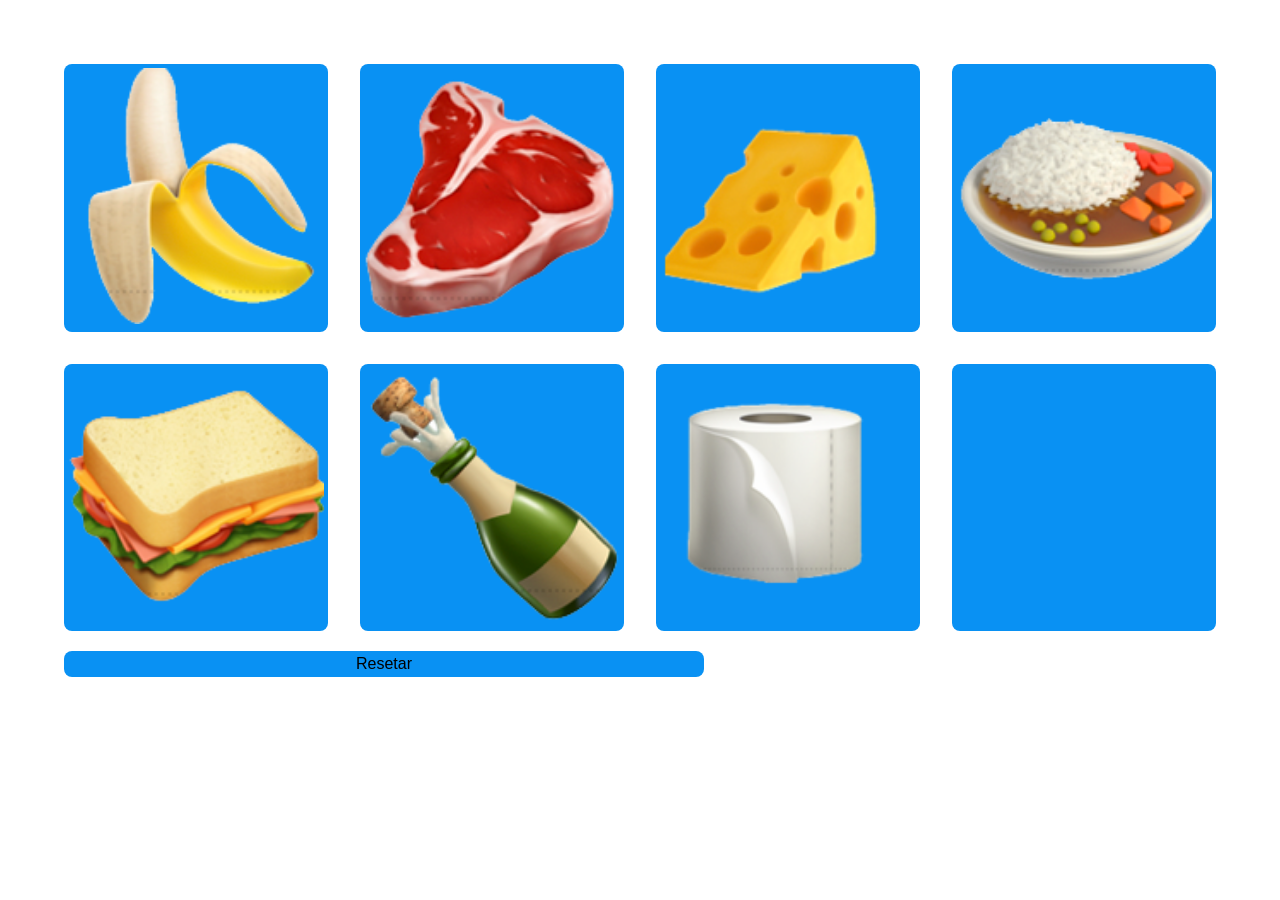
==== index.html @ 7d35abbf "New layout" ====
<!doctype html>
<html lang="en">
  <head>
    <meta charset="UTF-8" />
    <meta name="viewport" content="width=device-width, initial-scale=1.0" />

    <title>Gracie</title>

    <link rel="stylesheet" href="css/variables.css" />
    <link rel="stylesheet" href="css/style.css" />
  </head>

  <body>
    <main id="app" class="app">
      <div id="divCtgs" class="divCtgs"></div>
      <div id="lists" class="lists">
        <button onclick="storageReset();" class="btn btnReset">Resetar</button>
        <div id="prepare" class="ip"></div>
        <div id="shop" class="shop"></div>
      </div>
    </main>
    
    <script src="js/config.js"></script>
    <script src="js/database.js"></script>
    <script src="js/storage.js"></script>
    <script src="js/helper.js"></script>
    <script src="js/item.js"></script>
    <script src="js/category.js"></script>
    <script src="js/favorite.js"></script>
    <script src="js/ui.js"></script>
    <script src="js/app.js"></script>
  </body>
</html>
---- css/variables.css ----
:root {
  /*
  --cor0: #e1e3e7;
  --cor1: transparent;
  --cor1: #0991f3;
  --cor2: #014091;
  --cor3: #f6ae2d;
  --cor4: #a16e33;
  --corA: #0991f3;
*/

  --viuW: 100vw;

  /* BODY */
  --pad1: calc(var(--viuW) * 0.05);

  /* CTG BTN */
  --imgW: calc(var(--viuW) * 0.2);
  --imgH: var(--imgW);
  --imgG: calc(var(--imgW) / 8);
  --btnP: calc(var(--imgH) * 0.015) ;
  
  --rad1: 8px;

  --mrg0: 0px;
  --mrg1: 0px 0px;
  --mrg2: 20px;

  --pdg0: 0px;
  --pdg1: 20px; /* body vert */
  --pdg2: 68px; /* body horz */
  --pdg3: 10px 10px; /* botoes */

  --minH: 100vh; /* body min height*/
  --maxW: 430px; /* app */
  --btnH: 50px; /* alt btn */

  --cb1: #4395fd;
  --cb2: #f8a648;
  --cb3: #969dab;

  --prim: #0991f3;
  --secd: #969dab;
  --tert: #f8a648;
  --primT: #0991f333;
  --secdT: #969dab33;
  --tertT: #f8a64833;
}
---- css/style.css ----
* {
  box-sizing: border-box;
  margin: var(--mrg0);
  padding: var(--pdg0);
  -webkit-tap-highlight-color: transparent;
  font-size: medium;
  font-family: Verdana, Geneva, Tahoma, sans-serif;
}

/* Hide Scrollbars*/
html,
body {
  overflow: auto;
  scrollbar-width: none;
  -ms-overflow-style: none;
}

html::-webkit-scrollbar,
body::-webkit-scrollbar {
  display: none;
}

body {
  min-height: var(--minH);
  background-color: white;
  padding: var(--pad1);
}

.divCtgs {
  display: grid;
  grid-template-columns: repeat(4, 1fr);
  gap: var(--imgG);
}

.imgCtg {
  width: var(--imgW);
  height: var(--imgH);
}

.btn {
  background-color: var(--prim);
  border: none;
  border-radius: var(--rad1);
  padding: var(--btnP);
  cursor: pointer;
}

.btn.open {
  background-color: var(--tert);
}

.btnReset {
  width: calc(var(--viuW) * 0.5);
  margin-top: 20px;
}

.pnl {
  display: block;
  max-height: 390px;
  overflow-y: scroll;
  overflow-x: auto;
  background-color: var(--primT);
  border-bottom-left-radius: var(--rad1);
  border-bottom-right-radius: var(--rad1);

  /* Hide scrollbar */
  scrollbar-width: none;
  -ms-overflow-style: none;
}
/* Hide scrollbar */
pnl::-webkit-scrollbar {
  display: none;
}

.item-row {
  width: 50vw;
  min-height: 50px;
  display: grid;
  grid-template-columns: 15% 75% 10%;
  align-items: center;
  text-align: left;
  border-bottom: 1px solid rgba(0, 0, 0, 0.08);
}

.item-row:last-child {
  border-bottom: none;
}

.star-button {
  border: none;
  background-color: transparent;
  color: var(--prim);
  font-size: large;
  cursor: pointer;
}

.item-name {
  font-size: small;
}

.arrow-button {
  border: none;
  background-color: transparent;
  color: var(--prim);
  font-size: large;
  cursor: pointer;
}

.arrow-button-sel {
  border: none;
  background-color: transparent;
  color: var(--prim);
  font-size: large;
  cursor: pointer;
  display: inline-block;
  transform: scaleX(-1);
}











/* Core Layout Container */
.split-container {
  display: flex;
  width: 100vw;
  height: 100vh;
  overflow: hidden;
}

/* Default panel styling */
.panel {
  padding: 20px;
  box-sizing: border-box;
  overflow: auto;
}

/* Base starting width for the left panel */
.left-panel {
  width: 50%; /* JS will override this dynamically */
  min-width: 10%; /* Prevents dragging completely off-screen */
  max-width: 90%;
  background-color: #f4f4f6;
}

/* Right panel expands to fill all remaining space */
.right-panel {
  flex: 1;
  background-color: #ffffff;
}

/* The Draggable Handle Line */
.divider {
  width: 10px; /* Made slightly thicker for the icon */
  cursor: ew-resize;
  background-color: #ccc;
  transition:
    background-color 0.2s,
    width 0.2s;
  z-index: 10;
  position: relative;

  /* Flex centering setup for the inner icon */
  display: flex;
  align-items: center;
  justify-content: center;
}

/* 1. Large invisible hit-box for easier mobile/finger tapping */
.divider::before {
  content: "";
  position: absolute;
  top: 0;
  left: -12px;
  right: -12px;
  height: 100%;
}

/* 2. The Visual Indicator (Grabber Icon) */
.divider::after {
  content: "⬌"; /* Code for horizontal drag arrows */
  font-size: 14px;
  color: #666;
  background-color: #ffffff;
  border: 1px solid #ccc;
  border-radius: 4px;
  padding: 6px 2px;
  box-shadow: 0 2px 4px rgba(0, 0, 0, 0.1);
  pointer-events: none; /* Make sure the mouse ignores the icon itself */
  transition:
    transform 0.2s,
    background-color 0.2s;
}

/* Active and Hover States */
.divider:hover,
.divider:active {
  background-color: #3498db;
}

.divider:hover::after,
.divider:active::after {
  color: #fff;
  background-color: #3498db;
  border-color: #2980b9;
  transform: scale(1.1); /* Slightly pops out when interacting */
}
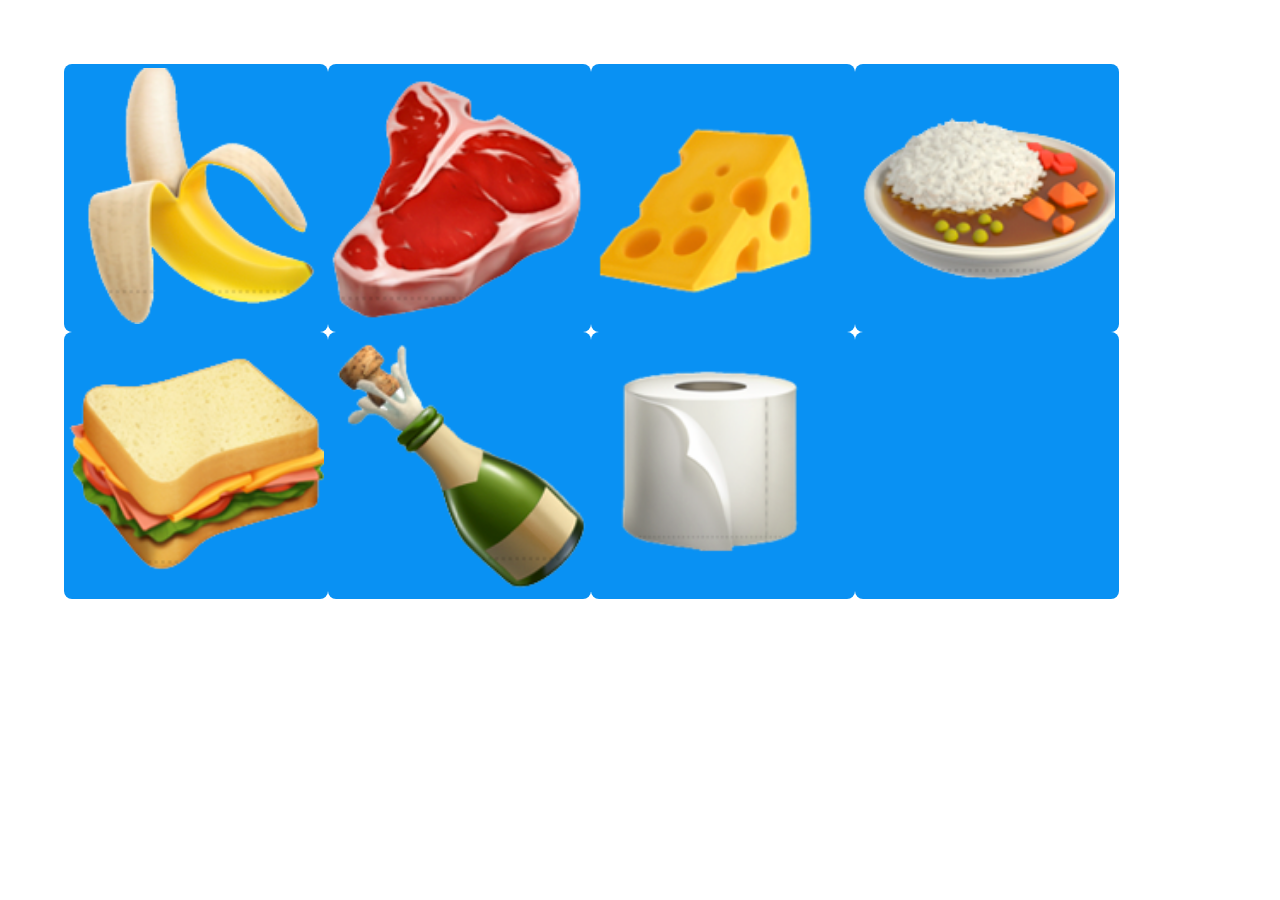
==== commit 3a922819: "final do estagio 1" ====
--- a/index.html
+++ b/index.html
@@ -12,7 +12,6 @@
 
   <body>
     <main id="app" class="app">
-      <div id="divCtgs" class="divCtgs"></div>
       <div id="lists" class="lists">
         <button onclick="storageReset();" class="btn btnReset">Resetar</button>
         <div id="prepare" class="ip"></div>
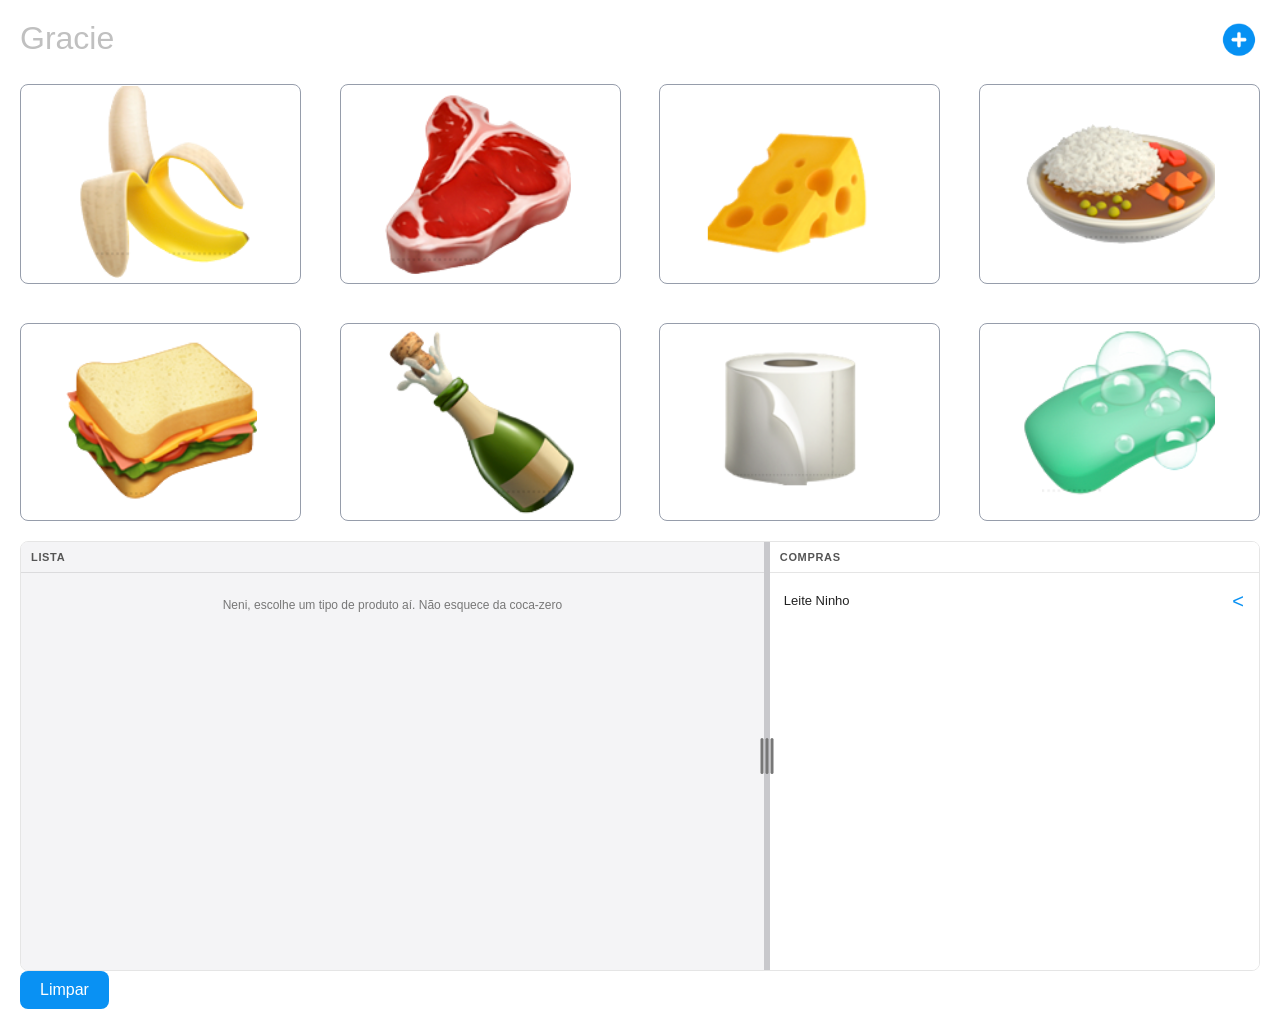
==== commit 9464f6bb: "split screen added" ====
--- a/index.html
+++ b/index.html
@@ -12,13 +12,21 @@
 
   <body>
     <main id="app" class="app">
+      <div class="header">
+        <p class="gracie">Gracie</p>
+        <button id="btnAdd" onclick="modalAdd()" class="btnAdd">
+          <img class="imgAdd" src="img/add.png" />
+        </button>
+      </div>
+      <div id="divCtgs" class="divCtgs"></div>
       <div id="lists" class="lists">
-        <button onclick="storageReset();" class="btn btnReset">Resetar</button>
-        <div id="prepare" class="ip"></div>
-        <div id="shop" class="shop"></div>
+        <div id="prepare" class="list list-left"></div>
+        <div class="divider" id="dragDivider"></div>
+        <div id="shop" class="list list-right"></div>
       </div>
+      <button onclick="storageReset()" class="btnReset">Limpar</button>
     </main>
-    
+
     <script src="js/config.js"></script>
     <script src="js/database.js"></script>
     <script src="js/storage.js"></script>
@@ -28,5 +36,52 @@
     <script src="js/favorite.js"></script>
     <script src="js/ui.js"></script>
     <script src="js/app.js"></script>
+
+    <script>
+      const lists = document.getElementById("lists");
+      const leftPanel = document.getElementById("prepare");
+      const divider = document.getElementById("dragDivider");
+      const savedRatio = Number(storageRead("split-panel-ratio"));
+
+      if (savedRatio >= 0.28 && savedRatio <= 0.72) {
+        leftPanel.style.flexBasis = `${savedRatio * 100}%`;
+      }
+
+      divider.addEventListener("pointerdown", function (event) {
+        event.preventDefault();
+        divider.setPointerCapture(event.pointerId);
+        divider.classList.add("dragging");
+        document.body.style.userSelect = "none";
+      });
+
+      divider.addEventListener("pointermove", function (event) {
+        if (!divider.hasPointerCapture(event.pointerId)) return;
+
+        const bounds = lists.getBoundingClientRect();
+        const dividerWidth = divider.offsetWidth;
+        const availableWidth = bounds.width - dividerWidth;
+        const minPanelWidth = Math.min(130, availableWidth * 0.42);
+        const pointerX = event.clientX - bounds.left;
+        const leftWidth = Math.max(
+          minPanelWidth,
+          Math.min(pointerX, availableWidth - minPanelWidth),
+        );
+        const ratio = leftWidth / availableWidth;
+
+        leftPanel.style.flexBasis = `${ratio * 100}%`;
+        storageWrite("split-panel-ratio", ratio.toFixed(4));
+      });
+
+      function stopDividerDrag(event) {
+        if (divider.hasPointerCapture(event.pointerId)) {
+          divider.releasePointerCapture(event.pointerId);
+        }
+        divider.classList.remove("dragging");
+        document.body.style.userSelect = "";
+      }
+
+      divider.addEventListener("pointerup", stopDividerDrag);
+      divider.addEventListener("pointercancel", stopDividerDrag);
+    </script>
   </body>
 </html>
--- a/css/variables.css
+++ b/css/variables.css
@@ -1,47 +1,22 @@
 :root {
-  /*
-  --cor0: #e1e3e7;
-  --cor1: transparent;
-  --cor1: #0991f3;
-  --cor2: #014091;
-  --cor3: #f6ae2d;
-  --cor4: #a16e33;
-  --corA: #0991f3;
-*/
+  /* BODY */
+  --scrW: 100vw;
+  --pad1: 5vw;
+  --imgG: calc(var(--imgW) / 4);
 
-  --viuW: 100vw;
+  /* BTN-CTG */
 
-  /* BODY */
-  --pad1: calc(var(--viuW) * 0.05);
+  --btnP: calc(var(--imgW) * 0.1);
 
-  /* CTG BTN */
-  --imgW: calc(var(--viuW) * 0.2);
-  --imgH: var(--imgW);
-  --imgG: calc(var(--imgW) / 8);
-  --btnP: calc(var(--imgH) * 0.015) ;
-  
   --rad1: 8px;
-
-  --mrg0: 0px;
-  --mrg1: 0px 0px;
-  --mrg2: 20px;
-
-  --pdg0: 0px;
-  --pdg1: 20px; /* body vert */
-  --pdg2: 68px; /* body horz */
-  --pdg3: 10px 10px; /* botoes */
 
   --minH: 100vh; /* body min height*/
   --maxW: 430px; /* app */
-  --btnH: 50px; /* alt btn */
-
-  --cb1: #4395fd;
-  --cb2: #f8a648;
-  --cb3: #969dab;
 
   --prim: #0991f3;
   --secd: #969dab;
   --tert: #f8a648;
+
   --primT: #0991f333;
   --secdT: #969dab33;
   --tertT: #f8a64833;
--- a/css/style.css
+++ b/css/style.css
@@ -1,7 +1,9 @@
+
+
 * {
   box-sizing: border-box;
-  margin: var(--mrg0);
-  padding: var(--pdg0);
+  margin: 0;
+  padding: 0;
   -webkit-tap-highlight-color: transparent;
   font-size: medium;
   font-family: Verdana, Geneva, Tahoma, sans-serif;
@@ -13,6 +15,7 @@
   overflow: auto;
   scrollbar-width: none;
   -ms-overflow-style: none;
+  background: white;
 }
 
 html::-webkit-scrollbar,
@@ -22,192 +25,256 @@
 
 body {
   min-height: var(--minH);
-  background-color: white;
-  padding: var(--pad1);
-}
+  padding: 20px;
+}
+
+.gracie {
+  display: block;
+  text-align: left;
+  font-size: xx-large;
+  color: #c0c0c0;
+}
+
+.header {
+  display: flex;
+  justify-content: space-between;
+  margin-bottom: 20px;;
+}
+
+.btnReset {
+  color: white;
+  padding: 10px 20px;
+  border: none;
+  background-color: var(--prim);
+  border-radius: var(--rad1);
+  opacity: 1;
+  margin-right: 100px;
+}
+
+#btnAdd {
+  background-color: transparent;
+  border: none;
+  cursor: pointer;
+  
+}
+
+.imgAdd {
+  width: 42px;
+  border: none;
+  padding: 3px;
+}
+
 
 .divCtgs {
   display: grid;
+  gap: 3vw;
   grid-template-columns: repeat(4, 1fr);
-  gap: var(--imgG);
+  margin-bottom: 20px;
 }
 
 .imgCtg {
-  width: var(--imgW);
-  height: var(--imgH);
-}
-
-.btn {
-  background-color: var(--prim);
-  border: none;
+  width: 15vw;
+}
+
+.btnCtg {
+  background-color: transparent;
+  border: 1px solid var(--secd);
   border-radius: var(--rad1);
-  padding: var(--btnP);
-  cursor: pointer;
-}
-
-.btn.open {
-  background-color: var(--tert);
-}
-
-.btnReset {
-  width: calc(var(--viuW) * 0.5);
-  margin-top: 20px;
+  cursor: pointer;
+
+}
+
+.btnCtg.open {
+  border: 4px solid var(--tert);
 }
 
 .pnl {
-  display: block;
-  max-height: 390px;
-  overflow-y: scroll;
-  overflow-x: auto;
-  background-color: var(--primT);
-  border-bottom-left-radius: var(--rad1);
-  border-bottom-right-radius: var(--rad1);
-
-  /* Hide scrollbar */
+  min-width: 0;
+  overflow-y: auto;
+  overflow-x: hidden;
   scrollbar-width: none;
   -ms-overflow-style: none;
 }
-/* Hide scrollbar */
-pnl::-webkit-scrollbar {
+
+.pnl::-webkit-scrollbar {
   display: none;
 }
 
 .item-row {
-  width: 50vw;
-  min-height: 50px;
+  min-width: 0;
+  min-height: 56px;
   display: grid;
-  grid-template-columns: 15% 75% 10%;
+  grid-template-columns: 42px minmax(0, 1fr) 42px;
   align-items: center;
-  text-align: left;
   border-bottom: 1px solid rgba(0, 0, 0, 0.08);
+  cursor: pointer;
+  touch-action: manipulation;
 }
 
 .item-row:last-child {
   border-bottom: none;
 }
 
+.prepare-item-row {
+  grid-template-columns: 42px minmax(0, 1fr) 42px;
+}
+
+.shopping-item-row {
+  grid-template-columns: minmax(0, 1fr) 42px;
+}
+
+.shopping-item-row .item-name {
+  padding-left: 14px;
+}
+
+.item-row:active {
+  background: rgba(9, 145, 243, 0.12);
+}
+
+.star-button,
+.arrow-button {
+  width: 36px;
+  height: 36px;
+  display: grid;
+  place-items: center;
+  justify-self: center;
+  border: none;
+  background: transparent;
+  cursor: pointer;
+}
+
 .star-button {
-  border: none;
-  background-color: transparent;
   color: var(--prim);
-  font-size: large;
-  cursor: pointer;
+  font-size: 20px;
 }
 
 .item-name {
-  font-size: small;
+  min-width: 0;
+  padding: 0 4px;
+  overflow: hidden;
+  color: #222;
+  font-size: 13px;
+  text-overflow: ellipsis;
+  white-space: nowrap;
 }
 
 .arrow-button {
-  border: none;
-  background-color: transparent;
   color: var(--prim);
-  font-size: large;
-  cursor: pointer;
-}
-
-.arrow-button-sel {
-  border: none;
-  background-color: transparent;
-  color: var(--prim);
-  font-size: large;
-  cursor: pointer;
-  display: inline-block;
-  transform: scaleX(-1);
-}
-
-
-
-
-
-
-
-
-
-
-
-/* Core Layout Container */
-.split-container {
+  font-size: 20px;
+  font-weight: 400;
+  line-height: 1.33;
+}
+
+.arrow-button:active {
+  background: var(--primT);
+}
+
+.lists {
   display: flex;
-  width: 100vw;
-  height: 100vh;
+  width: 100%;
+  height: min(52vh, 430px);
+  min-height: 260px;
   overflow: hidden;
-}
-
-/* Default panel styling */
-.panel {
-  padding: 20px;
-  box-sizing: border-box;
+  border: 1px solid rgba(0, 0, 0, 0.1);
+  border-radius: var(--rad1);
+}
+
+.list {
+  min-width: 0;
   overflow: auto;
 }
 
-/* Base starting width for the left panel */
-.left-panel {
-  width: 50%; /* JS will override this dynamically */
-  min-width: 10%; /* Prevents dragging completely off-screen */
-  max-width: 90%;
-  background-color: #f4f4f6;
-}
-
-/* Right panel expands to fill all remaining space */
-.right-panel {
-  flex: 1;
-  background-color: #ffffff;
-}
-
-/* The Draggable Handle Line */
+.list-left {
+  flex: 0 0 60%;
+  background: #f4f4f6;
+}
+
+.list-right {
+  flex: 1 1 0;
+  background: #fff;
+}
+
+.list-title {
+  position: sticky;
+  top: 0;
+  z-index: 2;
+  padding: 9px 10px;
+  border-bottom: 1px solid rgba(0, 0, 0, 0.1);
+  background: inherit;
+  color: #555;
+  font-size: 11px;
+  font-weight: 700;
+  letter-spacing: 0.06em;
+  text-transform: uppercase;
+}
+
+.shopping-category {
+  padding: 7px 10px;
+  background: var(--secdT);
+  color: #555;
+  font-size: 10px;
+  font-weight: 700;
+  text-transform: uppercase;
+}
+
+.list-empty {
+  padding: 24px 12px;
+  color: #777;
+  font-size: 12px;
+  line-height: 1.45;
+  text-align: center;
+}
+
 .divider {
-  width: 10px; /* Made slightly thicker for the icon */
-  cursor: ew-resize;
-  background-color: #ccc;
-  transition:
-    background-color 0.2s,
-    width 0.2s;
+  position: relative;
   z-index: 10;
-  position: relative;
-
-  /* Flex centering setup for the inner icon */
-  display: flex;
-  align-items: center;
-  justify-content: center;
-}
-
-/* 1. Large invisible hit-box for easier mobile/finger tapping */
+  flex: 0 0 6px;
+  cursor: col-resize;
+  background: #c8c8cc;
+  touch-action: none;
+}
+
 .divider::before {
   content: "";
   position: absolute;
-  top: 0;
-  left: -12px;
-  right: -12px;
-  height: 100%;
-}
-
-/* 2. The Visual Indicator (Grabber Icon) */
+  inset: 0 -12px;
+}
+
 .divider::after {
-  content: "⬌"; /* Code for horizontal drag arrows */
-  font-size: 14px;
-  color: #666;
-  background-color: #ffffff;
-  border: 1px solid #ccc;
-  border-radius: 4px;
-  padding: 6px 2px;
-  box-shadow: 0 2px 4px rgba(0, 0, 0, 0.1);
-  pointer-events: none; /* Make sure the mouse ignores the icon itself */
-  transition:
-    transform 0.2s,
-    background-color 0.2s;
-}
-
-/* Active and Hover States */
+  content: "";
+  position: absolute;
+  top: 50%;
+  left: 50%;
+  width: 3px;
+  height: 36px;
+  border-radius: 999px;
+  background: #777;
+  box-shadow: -5px 0 #777, 5px 0 #777;
+  transform: translate(-50%, -50%);
+  pointer-events: none;
+}
+
 .divider:hover,
-.divider:active {
-  background-color: #3498db;
-}
-
-.divider:hover::after,
-.divider:active::after {
-  color: #fff;
-  background-color: #3498db;
-  border-color: #2980b9;
-  transform: scale(1.1); /* Slightly pops out when interacting */
-}
+.divider.dragging {
+  background: var(--prim);
+}
+
+@media (max-width: 430px) {
+  body {
+    padding: 14px;
+  }
+
+  .prepare-item-row {
+    grid-template-columns: 38px minmax(0, 1fr) 38px;
+  }
+
+  .shopping-item-row {
+    grid-template-columns: minmax(0, 1fr) 38px;
+  }
+
+  .star-button,
+  .arrow-button {
+    width: 34px;
+    height: 34px;
+  }
+}
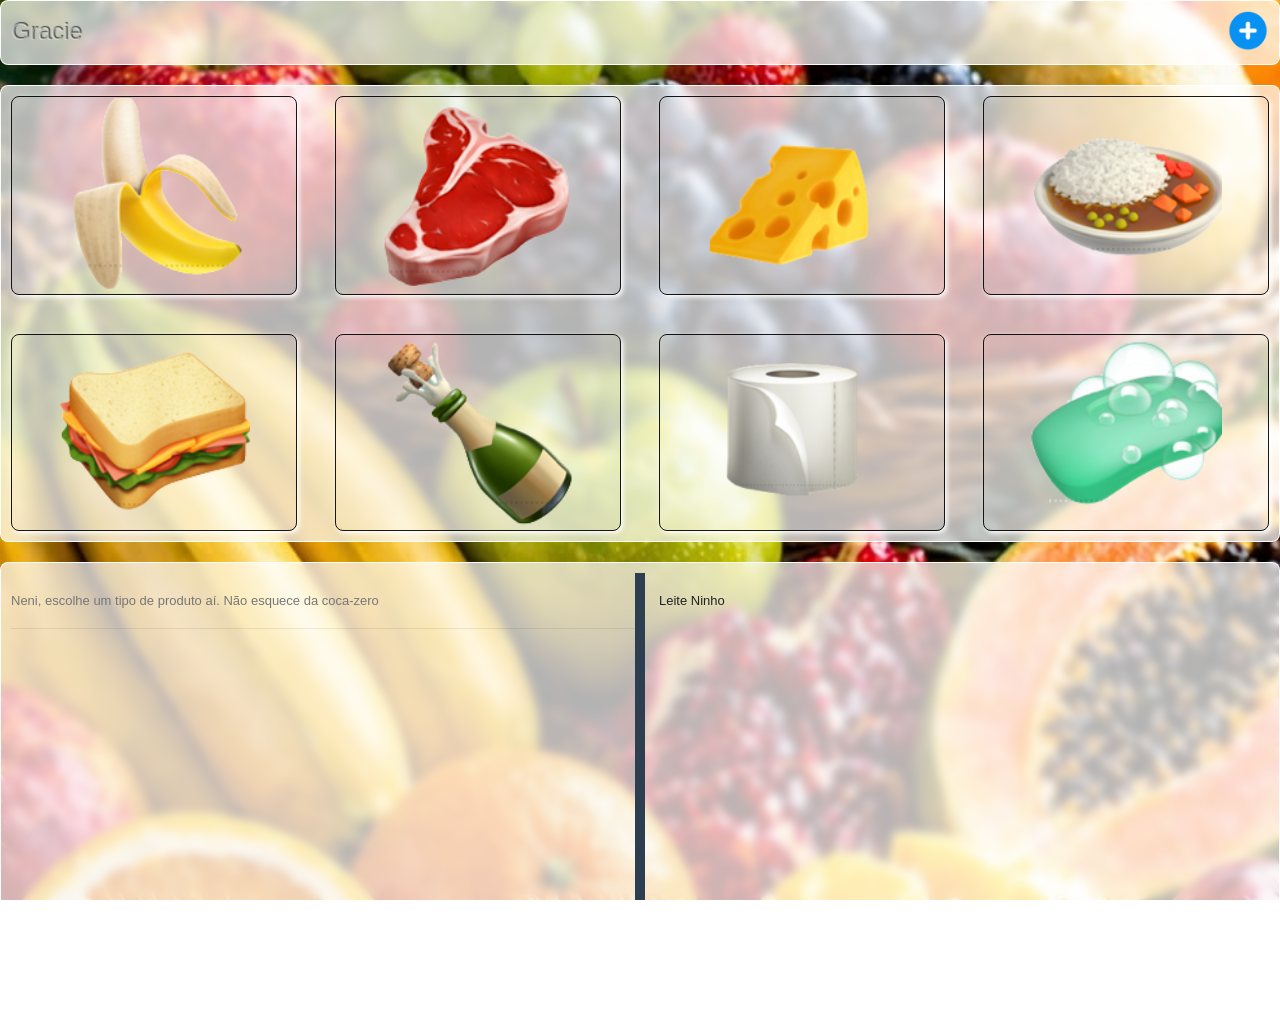
==== commit 8f2eeec0: "split screen added" ====
--- a/index.html
+++ b/index.html
@@ -8,23 +8,26 @@
 
     <link rel="stylesheet" href="css/variables.css" />
     <link rel="stylesheet" href="css/style.css" />
+
   </head>
 
   <body>
     <main id="app" class="app">
       <div class="header">
-        <p class="gracie">Gracie</p>
-        <button id="btnAdd" onclick="modalAdd()" class="btnAdd">
+        <p class="titulo">Gracie</p>
+        <button id="btnAdd" onclick="storageReset()" class="btnAdd">
           <img class="imgAdd" src="img/add.png" />
         </button>
       </div>
       <div id="divCtgs" class="divCtgs"></div>
-      <div id="lists" class="lists">
-        <div id="prepare" class="list list-left"></div>
+      <div class="lists" id="lists">
+        <div id="prepare" class="side prepare"> </div>
         <div class="divider" id="dragDivider"></div>
-        <div id="shop" class="list list-right"></div>
+        <div id="shop" class="side shop"></div>
       </div>
-      <button onclick="storageReset()" class="btnReset">Limpar</button>
+     
+      <!-- button onclick="storageReset()" class="btnReset">Limpar</button -->
+      
     </main>
 
     <script src="js/config.js"></script>
@@ -33,55 +36,51 @@
     <script src="js/helper.js"></script>
     <script src="js/item.js"></script>
     <script src="js/category.js"></script>
-    <script src="js/favorite.js"></script>
     <script src="js/ui.js"></script>
     <script src="js/app.js"></script>
 
     <script>
-      const lists = document.getElementById("lists");
-      const leftPanel = document.getElementById("prepare");
-      const divider = document.getElementById("dragDivider");
-      const savedRatio = Number(storageRead("split-panel-ratio"));
+      const container = document.getElementById('lists');
+      const dragDivider = document.getElementById('dragDivider');
+      let isDragging = false;
 
-      if (savedRatio >= 0.28 && savedRatio <= 0.72) {
-        leftPanel.style.flexBasis = `${savedRatio * 100}%`;
+      function updateSplit(clientX) {
+        const containerRect = container.getBoundingClientRect();
+        let pointerX = clientX - containerRect.left;
+        let percentage = (pointerX / containerRect.width) * 100;
+        if (percentage < 5) percentage = 5;
+        if (percentage > 95) percentage = 95;
+        container.style.setProperty('--split-percent', `${percentage}%`);
       }
 
-      divider.addEventListener("pointerdown", function (event) {
-        event.preventDefault();
-        divider.setPointerCapture(event.pointerId);
-        divider.classList.add("dragging");
-        document.body.style.userSelect = "none";
-      });
+      const startDrag = (e) => {
+        isDragging = true;
+        document.body.style.cursor = 'col-resize';
+      };
 
-      divider.addEventListener("pointermove", function (event) {
-        if (!divider.hasPointerCapture(event.pointerId)) return;
+      dragDivider.addEventListener('mousedown', startDrag);
+      dragDivider.addEventListener('touchstart', startDrag, { passive: true });
 
-        const bounds = lists.getBoundingClientRect();
-        const dividerWidth = divider.offsetWidth;
-        const availableWidth = bounds.width - dividerWidth;
-        const minPanelWidth = Math.min(130, availableWidth * 0.42);
-        const pointerX = event.clientX - bounds.left;
-        const leftWidth = Math.max(
-          minPanelWidth,
-          Math.min(pointerX, availableWidth - minPanelWidth),
-        );
-        const ratio = leftWidth / availableWidth;
+      const onDrag = (e) => {
+        if (!isDragging) return;
+        
+        const clientX = e.touches ? e.touches[0].clientX : e.clientX;
+        updateSplit(clientX);
+      };
 
-        leftPanel.style.flexBasis = `${ratio * 100}%`;
-        storageWrite("split-panel-ratio", ratio.toFixed(4));
-      });
+      window.addEventListener('mousemove', onDrag);
+      window.addEventListener('touchmove', onDrag, { passive: true });
 
-      function stopDividerDrag(event) {
-        if (divider.hasPointerCapture(event.pointerId)) {
-          divider.releasePointerCapture(event.pointerId);
-        }
-        divider.classList.remove("dragging");
-        document.body.style.userSelect = "";
-      }
+      const stopDrag = () => {
+        if (!isDragging) return;
+        isDragging = false;
+        document.body.style.cursor = '';
+      };
 
-      divider.addEventListener("pointerup", stopDividerDrag);
-      divider.addEventListener("pointercancel", stopDividerDrag);
-    </script>
+      window.addEventListener('mouseup', stopDrag);
+      window.addEventListener('touchend', stopDrag);
+      
+      
+     </script>
   </body>
 </html>
--- a/css/variables.css
+++ b/css/variables.css
@@ -18,6 +18,18 @@
   --tert: #f8a648;
 
   --primT: #0991f333;
-  --secdT: #969dab33;
+  --secdT: #969dab99;
   --tertT: #f8a64833;
+
+
+  /*VIDRO*/
+  --glass-border: rgba(255, 255, 255, 0.95);
+  --glass-shine: rgba(255, 255, 255, 0.81);
+  --glass-bkd: rgba(0,0,0,0.901); 
+  --glass-bkd1: rgba(0,0,0, 0.0008);
+  --glass-bkd2: rgba(255, 255, 255, 0.8);
+  --glass-bkd: rgba(255, 255, 255, 0.001);
+  --vBlur1: 3px;
+  --vBlur2: 4px;
+
 }
--- a/css/style.css
+++ b/css/style.css
@@ -1,69 +1,127 @@
 
+
+/*
+
+<app>
+  <header>
+    <titulo>
+    <btnAdd><imgAdd>
+  </>    
+  <divCtgs>
+    
+    <btnCtg btnCtg.open>
+      <imgCtg>
+      <pnl>
+      <shopping-pnl>
+      <list-empty>
+
+  <lists>
+    <#prepare>
+    <divider>
+    <#shop>
+  </lists>
+  <btnReset>
+</main>
+
+
+
+
+*/
 
 * {
   box-sizing: border-box;
   margin: 0;
   padding: 0;
   -webkit-tap-highlight-color: transparent;
-  font-size: medium;
   font-family: Verdana, Geneva, Tahoma, sans-serif;
 }
 
-/* Hide Scrollbars*/
-html,
 body {
-  overflow: auto;
-  scrollbar-width: none;
-  -ms-overflow-style: none;
-  background: white;
-}
-
+  padding: 20px;
+  height: 100dvh;
+  background-image: url("../img/bkgd2.jpg");
+  background-position: center center; 
+  background-repeat: no-repeat; 
+  background-attachment: fixed; 
+  background-size: cover; 
+  overflow: hidden;
+  display: flex;
+  flex-direction: column;
+}
 html::-webkit-scrollbar,
 body::-webkit-scrollbar {
   display: none;
 }
 
-body {
-  min-height: var(--minH);
-  padding: 20px;
-}
-
-.gracie {
-  display: block;
-  text-align: left;
-  font-size: xx-large;
-  color: #c0c0c0;
+.side {
+  height: 50dvh;
+  overflow: hidden;
+  position: relative;
+}
+
+.prepare {
+  width: var(--split-percent);
+}
+
+.shop {
+  width: calc(100% - var(--split-percent));
+}
+
+/* The Draggable Bar */
+.divider {
+  width: 10px;
+  background-color: #2c3e50;
+  cursor: col-resize; /* Shows the left-right drag cursor */
+  z-index: 10;
+  position: relative;
+  transition: background-color 0.2s;
+}
+
+.divider:hover, 
+.divider:active {
+  background-color: var(--prim)
+}
+
+html, body {
+  margin: 0;
+  padding: 0;
+  height: 100dvh;
+  overflow: hidden;
+  font-family: sans-serif;
+}
+
+.vidro, .header, .divCtgs, .lists {
+  padding: 10px;
+  background: rgba(255, 255, 255, 0.7);
+  border: 1px solid rgba(255, 255, 255, 0.95);
+  border-radius: var(--rad1);
+  backdrop-filter: blur(5px);
+  -webkit-backdrop-filter: blur(5px);
 }
 
 .header {
   display: flex;
   justify-content: space-between;
-  margin-bottom: 20px;;
-}
-
-.btnReset {
-  color: white;
-  padding: 10px 20px;
-  border: none;
-  background-color: var(--prim);
-  border-radius: var(--rad1);
-  opacity: 1;
-  margin-right: 100px;
+  align-items: center;
+  margin-bottom: 20px;
+}
+
+.titulo {
+  font-size: x-large;
+  color: rgba(255, 255, 255, 0.4);
+  text-shadow: 1px -1px 1px rgba(0, 0, 0, 0.6);
 }
 
 #btnAdd {
   background-color: transparent;
   border: none;
   cursor: pointer;
-  
 }
 
 .imgAdd {
   width: 42px;
   border: none;
-  padding: 3px;
-}
-
+}
 
 .divCtgs {
   display: grid;
@@ -78,33 +136,48 @@
 
 .btnCtg {
   background-color: transparent;
-  border: 1px solid var(--secd);
+  color: rgba(255, 255, 255, 0.4);
+  box-shadow: 2px 2px 5px rgba(255, 255, 255, 1);
+  border: 1px solid rgba(0, 0, 0, 0.9);
   border-radius: var(--rad1);
   cursor: pointer;
 
 }
 
 .btnCtg.open {
-  border: 4px solid var(--tert);
-}
+  border: 1px solid var(--prim);
+  box-shadow: 2px 2px 1px var(--prim), -2px -2px 1px var(--prim);
+}
+
 
 .pnl {
-  min-width: 0;
-  overflow-y: auto;
-  overflow-x: hidden;
+  min-width: 100vw;
+  height: 100%;
+  box-sizing: border-box;
+  overflow: auto;
   scrollbar-width: none;
   -ms-overflow-style: none;
 }
-
 .pnl::-webkit-scrollbar {
   display: none;
 }
 
-.item-row {
+/*
+.pnl {
+  max-height: 10vh;
+  min-width: 0;
+  */
+
+.list-empty {
+  color: #777;
+  font-size: small;
+}
+
+.item-row, .list-empty{
   min-width: 0;
   min-height: 56px;
   display: grid;
-  grid-template-columns: 42px minmax(0, 1fr) 42px;
+  grid-template-columns: minmax(0, 1fr) 42px;
   align-items: center;
   border-bottom: 1px solid rgba(0, 0, 0, 0.08);
   cursor: pointer;
@@ -115,13 +188,15 @@
   border-bottom: none;
 }
 
+/*
 .prepare-item-row {
-  grid-template-columns: 42px minmax(0, 1fr) 42px;
+  grid-template-columns: minmax(0, 1fr) 42px;
 }
 
 .shopping-item-row {
   grid-template-columns: minmax(0, 1fr) 42px;
 }
+*/
 
 .shopping-item-row .item-name {
   padding-left: 14px;
@@ -153,7 +228,7 @@
   padding: 0 4px;
   overflow: hidden;
   color: #222;
-  font-size: 13px;
+  font-size: small;
   text-overflow: ellipsis;
   white-space: nowrap;
 }
@@ -170,61 +245,43 @@
 }
 
 .lists {
+  border-radius: var(--rad1);
   display: flex;
   width: 100%;
-  height: min(52vh, 430px);
-  min-height: 260px;
-  overflow: hidden;
+  height: 50dvh;
+  --split-percent: 50%; 
+  user-select: none; /* Prevents text selection while dragging */
+}
+
+/*
+#lists {
+    flex: 1;
+    display: flex;
+    overflow: hidden; IMPORTANT
+}
+
+.lists {
+  display: flex;
+  width: 100%;
   border: 1px solid rgba(0, 0, 0, 0.1);
   border-radius: var(--rad1);
-}
+  min-width: 0;
+  overflow-y: auto;
+  overflow-x: hidden;
+  scrollbar-width: none;
+  -ms-overflow-style: none;
+
+}
+*/
 
 .list {
+  display: flex;
   min-width: 0;
   overflow: auto;
-}
-
-.list-left {
-  flex: 0 0 60%;
-  background: #f4f4f6;
-}
-
-.list-right {
-  flex: 1 1 0;
-  background: #fff;
-}
-
-.list-title {
-  position: sticky;
-  top: 0;
-  z-index: 2;
-  padding: 9px 10px;
-  border-bottom: 1px solid rgba(0, 0, 0, 0.1);
-  background: inherit;
-  color: #555;
-  font-size: 11px;
-  font-weight: 700;
-  letter-spacing: 0.06em;
-  text-transform: uppercase;
-}
-
-.shopping-category {
-  padding: 7px 10px;
-  background: var(--secdT);
-  color: #555;
-  font-size: 10px;
-  font-weight: 700;
-  text-transform: uppercase;
-}
-
-.list-empty {
-  padding: 24px 12px;
-  color: #777;
-  font-size: 12px;
-  line-height: 1.45;
-  text-align: center;
-}
-
+  align-items: center;
+}
+
+/*
 .divider {
   position: relative;
   z-index: 10;
@@ -249,7 +306,7 @@
   height: 36px;
   border-radius: 999px;
   background: #777;
-  box-shadow: -5px 0 #777, 5px 0 #777;
+  
   transform: translate(-50%, -50%);
   pointer-events: none;
 }
@@ -258,6 +315,7 @@
 .divider.dragging {
   background: var(--prim);
 }
+*/
 
 @media (max-width: 430px) {
   body {
@@ -265,16 +323,21 @@
   }
 
   .prepare-item-row {
-    grid-template-columns: 38px minmax(0, 1fr) 38px;
+    grid-template-columns: 38px minmax(0, 1fr) 20px;
   }
 
   .shopping-item-row {
-    grid-template-columns: minmax(0, 1fr) 38px;
+    grid-template-columns: minmax(0, 1fr) 20px;
   }
-
-  .star-button,
-  .arrow-button {
-    width: 34px;
-    height: 34px;
-  }
-}
+}
+
+.btnReset {
+  color: white;
+  padding: 10px 20px;
+  border: none;
+  background-color: var(--prim);
+  border-radius: var(--rad1);
+  opacity: 1;
+  margin-right: 100px;
+}
+
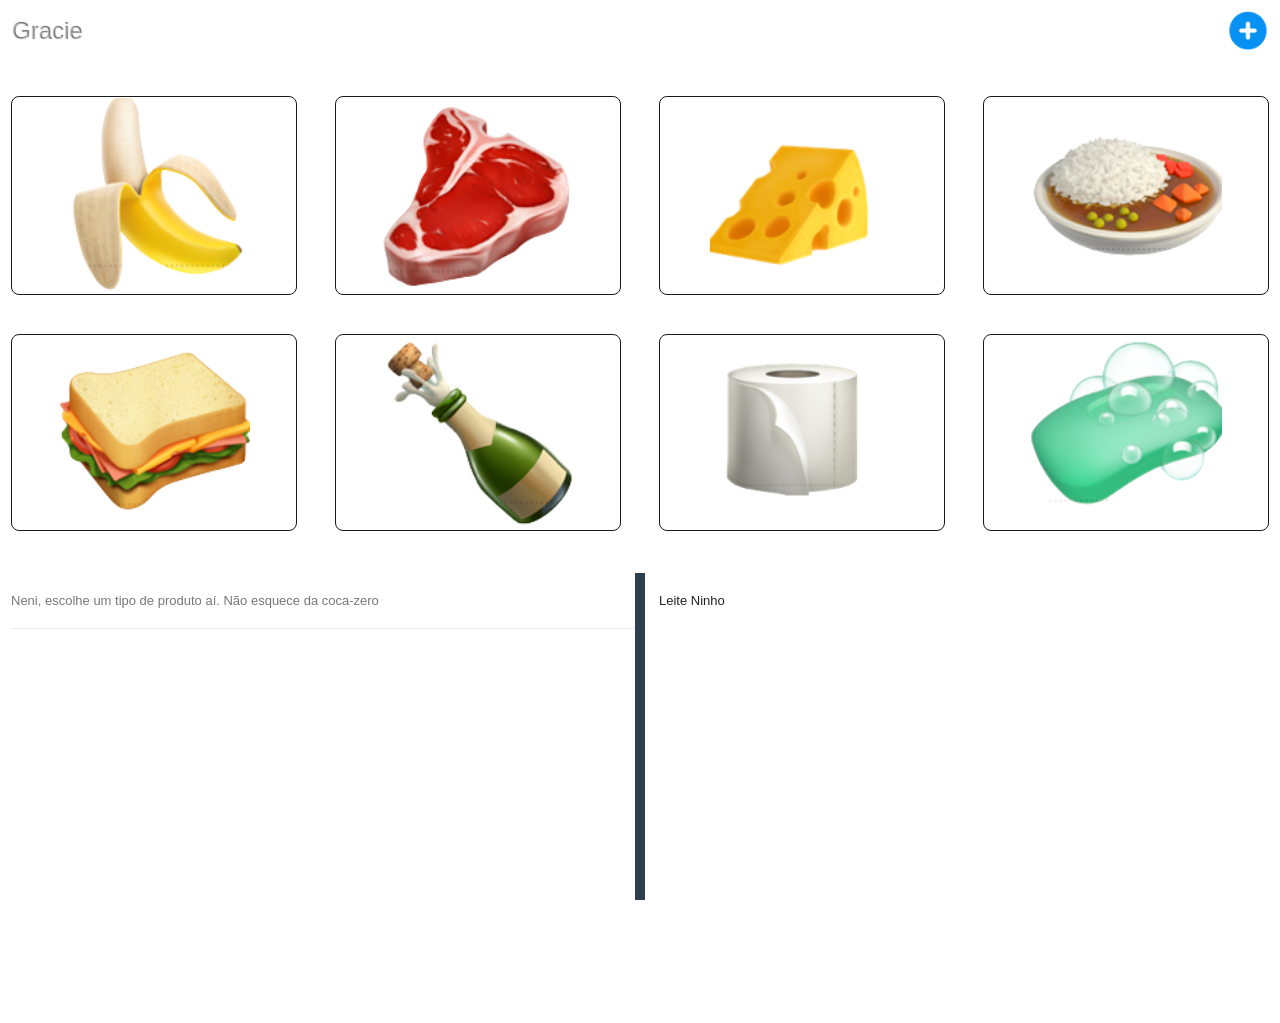
==== commit 15327c66: "(commit at (2026-07-11 17:12:55))" ====
--- a/index.html
+++ b/index.html
@@ -2,8 +2,9 @@
 <html lang="en">
   <head>
     <meta charset="UTF-8" />
-    <meta name="viewport" content="width=device-width, initial-scale=1.0" />
-
+    <meta name="viewport" content="width=device-width, initial-scale=1.0, viewport-fit=cover" />
+    <meta name="theme-color" content="#0b0f19">
+    <meta name="apple-mobile-web-app-status-bar-style" content="black-translucent">
     <title>Gracie</title>
 
     <link rel="stylesheet" href="css/variables.css" />
--- a/css/style.css
+++ b/css/style.css
@@ -35,15 +35,13 @@
   -webkit-tap-highlight-color: transparent;
   font-family: Verdana, Geneva, Tahoma, sans-serif;
 }
-
+html,
 body {
+  background: white;
+  margin: 0;
   padding: 20px;
-  height: 100dvh;
-  background-image: url("../img/bkgd2.jpg");
-  background-position: center center; 
-  background-repeat: no-repeat; 
-  background-attachment: fixed; 
-  background-size: cover; 
+  height: 100vh;
+  width: 100vw;
   overflow: hidden;
   display: flex;
   flex-direction: column;
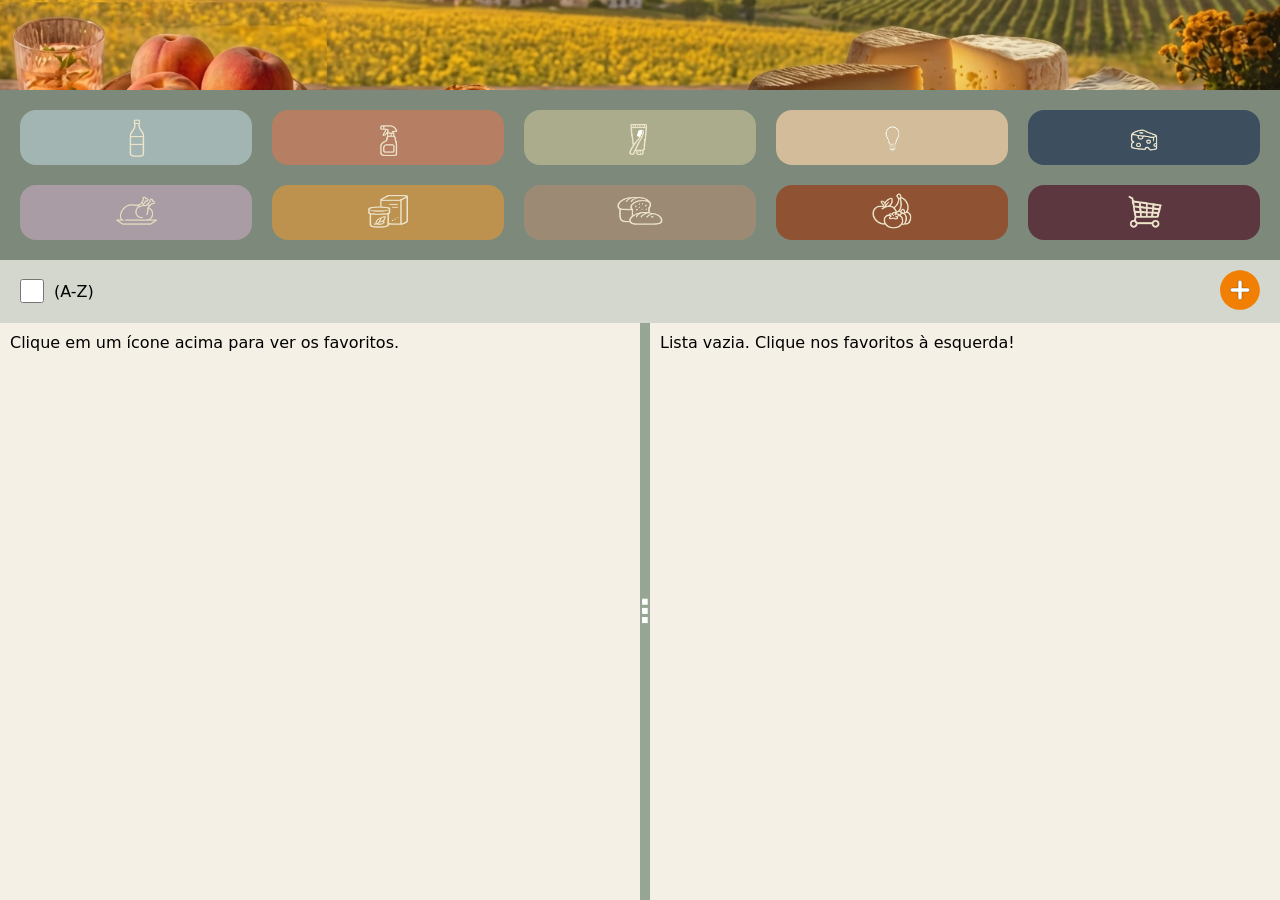
==== commit 09f89713: "(commit at (2026-07-15 14:37:29))" ====
--- a/index.html
+++ b/index.html
@@ -12,76 +12,49 @@
 
   </head>
 
-  <body>
-    <main id="app" class="app">
-      <div class="header">
-        <p class="titulo">Gracie</p>
-        <button id="btnAdd" onclick="storageReset()" class="btnAdd">
-          <img class="imgAdd" src="img/add.png" />
-        </button>
+  <body background="img/bkd.png">
+    <div class="categories-container" id="categories-container">
+
+    </div>
+    
+    <div class="opcoes">
+      <label><input type="checkbox" id="sort-toggle"> (A-Z)</label>
+      <h id="ctgTitle"></h>
+      <button id="btn-add" class="btn-add">
+        <img src="img/add.svg" />
+      </button>
+    </div>
+
+    <div class="list-container" id="list-container">
+      <div class="panel" id="left-panel">
+        <div class="items-grid" id="left-items-grid">
+          <div class="empty-state">Clique em um ícone acima para ver os favoritos.</div>
+        </div>
       </div>
-      <div id="divCtgs" class="divCtgs"></div>
-      <div class="lists" id="lists">
-        <div id="prepare" class="side prepare"> </div>
-        <div class="divider" id="dragDivider"></div>
-        <div id="shop" class="side shop"></div>
+      <div class="divider" id="split-divider"></div>
+      <div class="panel" id="right-panel">
+        <div class="items-grid" id="right-items-grid"></div>
       </div>
-     
-      <!-- button onclick="storageReset()" class="btnReset">Limpar</button -->
-      
-    </main>
+    </div>
+    
+    <dialog id="item-modal">
+      <h3>Novo Item de Catálogo</h3>
+      <form id="add-item-form">
+        <div class="form-group">
+          <label for="input-item-name">Nome do Item</label>
+          <input type="text" id="input-item-name" required placeholder="Ex: Queijo Prato, Açúcar">
+        </div>
+        <div class="form-group">
+          <label for="select-category">Categoria do Sistema</label>
+          <select id="select-category" required></select>
+        </div>
+        <div class="modal-actions">
+          <button type="button" id="btn-close-modal" class="btn-dialog cancel">Cancelar</button>
+          <button type="submit" class="btn-dialog save">Adicionar</button>
+        </div>
+      </form>
+    </dialog>
+    <script src="app.js"></script>
 
-    <script src="js/config.js"></script>
-    <script src="js/database.js"></script>
-    <script src="js/storage.js"></script>
-    <script src="js/helper.js"></script>
-    <script src="js/item.js"></script>
-    <script src="js/category.js"></script>
-    <script src="js/ui.js"></script>
-    <script src="js/app.js"></script>
-
-    <script>
-      const container = document.getElementById('lists');
-      const dragDivider = document.getElementById('dragDivider');
-      let isDragging = false;
-
-      function updateSplit(clientX) {
-        const containerRect = container.getBoundingClientRect();
-        let pointerX = clientX - containerRect.left;
-        let percentage = (pointerX / containerRect.width) * 100;
-        if (percentage < 5) percentage = 5;
-        if (percentage > 95) percentage = 95;
-        container.style.setProperty('--split-percent', `${percentage}%`);
-      }
-
-      const startDrag = (e) => {
-        isDragging = true;
-        document.body.style.cursor = 'col-resize';
-      };
-
-      dragDivider.addEventListener('mousedown', startDrag);
-      dragDivider.addEventListener('touchstart', startDrag, { passive: true });
-
-      const onDrag = (e) => {
-        if (!isDragging) return;
-        
-        const clientX = e.touches ? e.touches[0].clientX : e.clientX;
-        updateSplit(clientX);
-      };
-
-      window.addEventListener('mousemove', onDrag);
-      window.addEventListener('touchmove', onDrag, { passive: true });
-
-      const stopDrag = () => {
-        if (!isDragging) return;
-        isDragging = false;
-        document.body.style.cursor = '';
-      };
-
-      window.addEventListener('mouseup', stopDrag);
-      window.addEventListener('touchend', stopDrag);
-      
-      
-     </script>
   </body>
 </html>
--- a/css/style.css
+++ b/css/style.css
@@ -1,341 +1,181 @@
+    * {
+        box-sizing: border-box;
+        margin: 0;
+        padding: 0;
+        -webkit-tap-highlight-color: transparent;
+        font-family: system-ui, -apple-system, sans-serif;
+    }
+    
+    html,
+    body {
+      background-color: #F5F0E5;
+      background-position: top center;
+      background-size: 100%;
+      background-repeat: no-repeat;
+      height: 100vh;
+      width: 100vw;
+      overflow: hidden;
+      display: flex;
+      flex-direction: column;
+      --divider-width: 10px; 
+    }
 
+    html::-webkit-scrollbar,
+    body::-webkit-scrollbar {
+      display: none;
+    }
 
-/*
+    .categories-container 
+    {
+      margin-top: 90px;
+      border: none;
+      width: 100vw;
+      padding: 10px;
+      align-content: center;
+      background-color: #7d8a7b; /*linear-gradient(55deg, #6C825B, #1A3327,#1A3327, #6C825B);*/
+      display: grid;
+      grid-template-columns: repeat(5, 1fr);
+    }
+    
+    .category-btn 
+    {  
+      border-radius: 16px;
+      border: none; 
+      margin: 10px;
+    }
+    
+    .category-btn.active 
+    { 
+      border-color: #475569; 
+      box-shadow: px 2px 14px rgba(250,250,250,1),
+      -4px -4px 14px rgba(250,250,250,1); ; 
+    }
+    
+    .category-btn img
+    {
+     
+      width: 52px;
+      fill: #ffffff;
+      border: none;
+      /*filter: 1px 1px 1px drop-shadow(rgba(0,0,0, 1));*/
+    }
 
-<app>
-  <header>
-    <titulo>
-    <btnAdd><imgAdd>
-  </>    
-  <divCtgs>
+    .opcoes
+    {
+      display: grid;
+      grid-template-columns: repeat(3, 1fr);
+      align-items: center;
+      width: 100%;
+      background-color: #D4D7CD;
+      padding: 10px;
+      padding-inline: 20px;
+    }
+
+    label
+    {
+      display: flex;
+      align-items: center;
+    }
+
+    input[type="checkbox"] 
+    {
+      accent-color: #D77C4AFF;
+      width: 24px;   
+      height: 24px;  
+      cursor: pointer;
+      margin-right: 10px;
+    }
+
+    #ctgTitle
+    {
+      text-align: center;
+      font-size: medium;
+      color: gray;
+    }
     
-    <btnCtg btnCtg.open>
-      <imgCtg>
-      <pnl>
-      <shopping-pnl>
-      <list-empty>
+    .btn-add
+    {
+      background-color: transparent;
+      border: none;
+      text-align: right;
+    }
 
-  <lists>
-    <#prepare>
-    <divider>
-    <#shop>
-  </lists>
-  <btnReset>
-</main>
+    .btn-add img
+    {
+      width: 40px;
+    }
 
+    
+    .categories-bar 
+    { 
+      display: block;
+      width: 100%;
+      background-image: url("img/btns.png");
+      height: 100px;
+      
+      display: grid; 
+      grid-template-columns: repeat(5, 72px);
+      gap: 12px; 
+      overflow-x: auto; 
+      padding-bottom: 5px; 
+    }
+  
+    .list-container 
+    { 
+      display: flex; 
+      flex: 1; 
+      position: relative; 
+      overflow: hidden; 
+    }
 
+    .items-grid 
+    { 
+      display: flex; 
+      flex-direction: column; 
+      gap: 8px; 
+      margin: 10px;
+    }
 
+    #left-panel 
+    { 
+      width: 50%; 
+      min-width: 0px; 
+    }
+
+    #right-panel 
+    { 
+      flex: 1; 
+      min-width: 0px; 
+    }
+
+    .item-card 
+    {
+      display: flex; 
+      align-items: center; 
+      padding: 14px;
+      border-radius: 10px; 
+      cursor: pointer; 
+      color: white;
+    }
+    
+    .item-left-content { display: flex; align-items: center; gap: 10px; width: 100%; overflow: hidden; text-overflow: ellipsis; white-space: nowrap; }
+    
+    /*
+    .favorite-star { color: #ffffff; font-size: 1.1rem; flex-shrink: 0; }
+    .empty-state { color: #999; font-style: italic; text-align: center; margin-top: 40px; }
+
+    dialog { border: none; border-radius: 12px; padding: 25px; width: 100%; max-width: 380px; box-shadow: 0 10px 25px rgba(0,0,0,0.15); }
+    dialog::backdrop { background: rgba(0, 0, 0, 0.4); backdrop-filter: blur(1px); }
+    dialog h3 { margin-top: 0; margin-bottom: 15px; color: #333; }
+    .form-group { margin-bottom: 15px; }
+    .form-group label { display: block; margin-bottom: 5px; font-weight: bold; font-size: 14px; color: #555; }
+    .form-group input, .form-group select { width: 100%; padding: 10px; border: 1px solid #cbd5e1; border-radius: 6px; box-sizing: border-box; }
+    .modal-actions { display: flex; justify-content: flex-end; gap: 10px; margin-top: 20px; }
+    .btn-dialog { padding: 10px 16px; font-weight: bold; border: none; border-radius: 6px; cursor: pointer; }
+    .btn-dialog.save { background: #2ecc71; color: white; }
+    .btn-dialog.cancel { background: #94a3b8; color: white; }
 
 */
-
-* {
-  box-sizing: border-box;
-  margin: 0;
-  padding: 0;
-  -webkit-tap-highlight-color: transparent;
-  font-family: Verdana, Geneva, Tahoma, sans-serif;
-}
-html,
-body {
-  background: white;
-  margin: 0;
-  padding: 20px;
-  height: 100vh;
-  width: 100vw;
-  overflow: hidden;
-  display: flex;
-  flex-direction: column;
-}
-html::-webkit-scrollbar,
-body::-webkit-scrollbar {
-  display: none;
-}
-
-.side {
-  height: 50dvh;
-  overflow: hidden;
-  position: relative;
-}
-
-.prepare {
-  width: var(--split-percent);
-}
-
-.shop {
-  width: calc(100% - var(--split-percent));
-}
-
-/* The Draggable Bar */
-.divider {
-  width: 10px;
-  background-color: #2c3e50;
-  cursor: col-resize; /* Shows the left-right drag cursor */
-  z-index: 10;
-  position: relative;
-  transition: background-color 0.2s;
-}
-
-.divider:hover, 
-.divider:active {
-  background-color: var(--prim)
-}
-
-html, body {
-  margin: 0;
-  padding: 0;
-  height: 100dvh;
-  overflow: hidden;
-  font-family: sans-serif;
-}
-
-.vidro, .header, .divCtgs, .lists {
-  padding: 10px;
-  background: rgba(255, 255, 255, 0.7);
-  border: 1px solid rgba(255, 255, 255, 0.95);
-  border-radius: var(--rad1);
-  backdrop-filter: blur(5px);
-  -webkit-backdrop-filter: blur(5px);
-}
-
-.header {
-  display: flex;
-  justify-content: space-between;
-  align-items: center;
-  margin-bottom: 20px;
-}
-
-.titulo {
-  font-size: x-large;
-  color: rgba(255, 255, 255, 0.4);
-  text-shadow: 1px -1px 1px rgba(0, 0, 0, 0.6);
-}
-
-#btnAdd {
-  background-color: transparent;
-  border: none;
-  cursor: pointer;
-}
-
-.imgAdd {
-  width: 42px;
-  border: none;
-}
-
-.divCtgs {
-  display: grid;
-  gap: 3vw;
-  grid-template-columns: repeat(4, 1fr);
-  margin-bottom: 20px;
-}
-
-.imgCtg {
-  width: 15vw;
-}
-
-.btnCtg {
-  background-color: transparent;
-  color: rgba(255, 255, 255, 0.4);
-  box-shadow: 2px 2px 5px rgba(255, 255, 255, 1);
-  border: 1px solid rgba(0, 0, 0, 0.9);
-  border-radius: var(--rad1);
-  cursor: pointer;
-
-}
-
-.btnCtg.open {
-  border: 1px solid var(--prim);
-  box-shadow: 2px 2px 1px var(--prim), -2px -2px 1px var(--prim);
-}
-
-
-.pnl {
-  min-width: 100vw;
-  height: 100%;
-  box-sizing: border-box;
-  overflow: auto;
-  scrollbar-width: none;
-  -ms-overflow-style: none;
-}
-.pnl::-webkit-scrollbar {
-  display: none;
-}
-
-/*
-.pnl {
-  max-height: 10vh;
-  min-width: 0;
-  */
-
-.list-empty {
-  color: #777;
-  font-size: small;
-}
-
-.item-row, .list-empty{
-  min-width: 0;
-  min-height: 56px;
-  display: grid;
-  grid-template-columns: minmax(0, 1fr) 42px;
-  align-items: center;
-  border-bottom: 1px solid rgba(0, 0, 0, 0.08);
-  cursor: pointer;
-  touch-action: manipulation;
-}
-
-.item-row:last-child {
-  border-bottom: none;
-}
-
-/*
-.prepare-item-row {
-  grid-template-columns: minmax(0, 1fr) 42px;
-}
-
-.shopping-item-row {
-  grid-template-columns: minmax(0, 1fr) 42px;
-}
-*/
-
-.shopping-item-row .item-name {
-  padding-left: 14px;
-}
-
-.item-row:active {
-  background: rgba(9, 145, 243, 0.12);
-}
-
-.star-button,
-.arrow-button {
-  width: 36px;
-  height: 36px;
-  display: grid;
-  place-items: center;
-  justify-self: center;
-  border: none;
-  background: transparent;
-  cursor: pointer;
-}
-
-.star-button {
-  color: var(--prim);
-  font-size: 20px;
-}
-
-.item-name {
-  min-width: 0;
-  padding: 0 4px;
-  overflow: hidden;
-  color: #222;
-  font-size: small;
-  text-overflow: ellipsis;
-  white-space: nowrap;
-}
-
-.arrow-button {
-  color: var(--prim);
-  font-size: 20px;
-  font-weight: 400;
-  line-height: 1.33;
-}
-
-.arrow-button:active {
-  background: var(--primT);
-}
-
-.lists {
-  border-radius: var(--rad1);
-  display: flex;
-  width: 100%;
-  height: 50dvh;
-  --split-percent: 50%; 
-  user-select: none; /* Prevents text selection while dragging */
-}
-
-/*
-#lists {
-    flex: 1;
-    display: flex;
-    overflow: hidden; IMPORTANT
-}
-
-.lists {
-  display: flex;
-  width: 100%;
-  border: 1px solid rgba(0, 0, 0, 0.1);
-  border-radius: var(--rad1);
-  min-width: 0;
-  overflow-y: auto;
-  overflow-x: hidden;
-  scrollbar-width: none;
-  -ms-overflow-style: none;
-
-}
-*/
-
-.list {
-  display: flex;
-  min-width: 0;
-  overflow: auto;
-  align-items: center;
-}
-
-/*
-.divider {
-  position: relative;
-  z-index: 10;
-  flex: 0 0 6px;
-  cursor: col-resize;
-  background: #c8c8cc;
-  touch-action: none;
-}
-
-.divider::before {
-  content: "";
-  position: absolute;
-  inset: 0 -12px;
-}
-
-.divider::after {
-  content: "";
-  position: absolute;
-  top: 50%;
-  left: 50%;
-  width: 3px;
-  height: 36px;
-  border-radius: 999px;
-  background: #777;
-  
-  transform: translate(-50%, -50%);
-  pointer-events: none;
-}
-
-.divider:hover,
-.divider.dragging {
-  background: var(--prim);
-}
-*/
-
-@media (max-width: 430px) {
-  body {
-    padding: 14px;
-  }
-
-  .prepare-item-row {
-    grid-template-columns: 38px minmax(0, 1fr) 20px;
-  }
-
-  .shopping-item-row {
-    grid-template-columns: minmax(0, 1fr) 20px;
-  }
-}
-
-.btnReset {
-  color: white;
-  padding: 10px 20px;
-  border: none;
-  background-color: var(--prim);
-  border-radius: var(--rad1);
-  opacity: 1;
-  margin-right: 100px;
-}
-
+    .divider { width: var(--divider-width); background: #96A594; cursor: col-resize; position: relative; transition: background 0.2s; z-index: 5; }
+    .divider::after { content: "⋮"; position: absolute; top: 50%; left: 50%; transform: translate(-50%, -50%); color: #ffffff; font-weight: 800; font-size: xx-large; }
+    
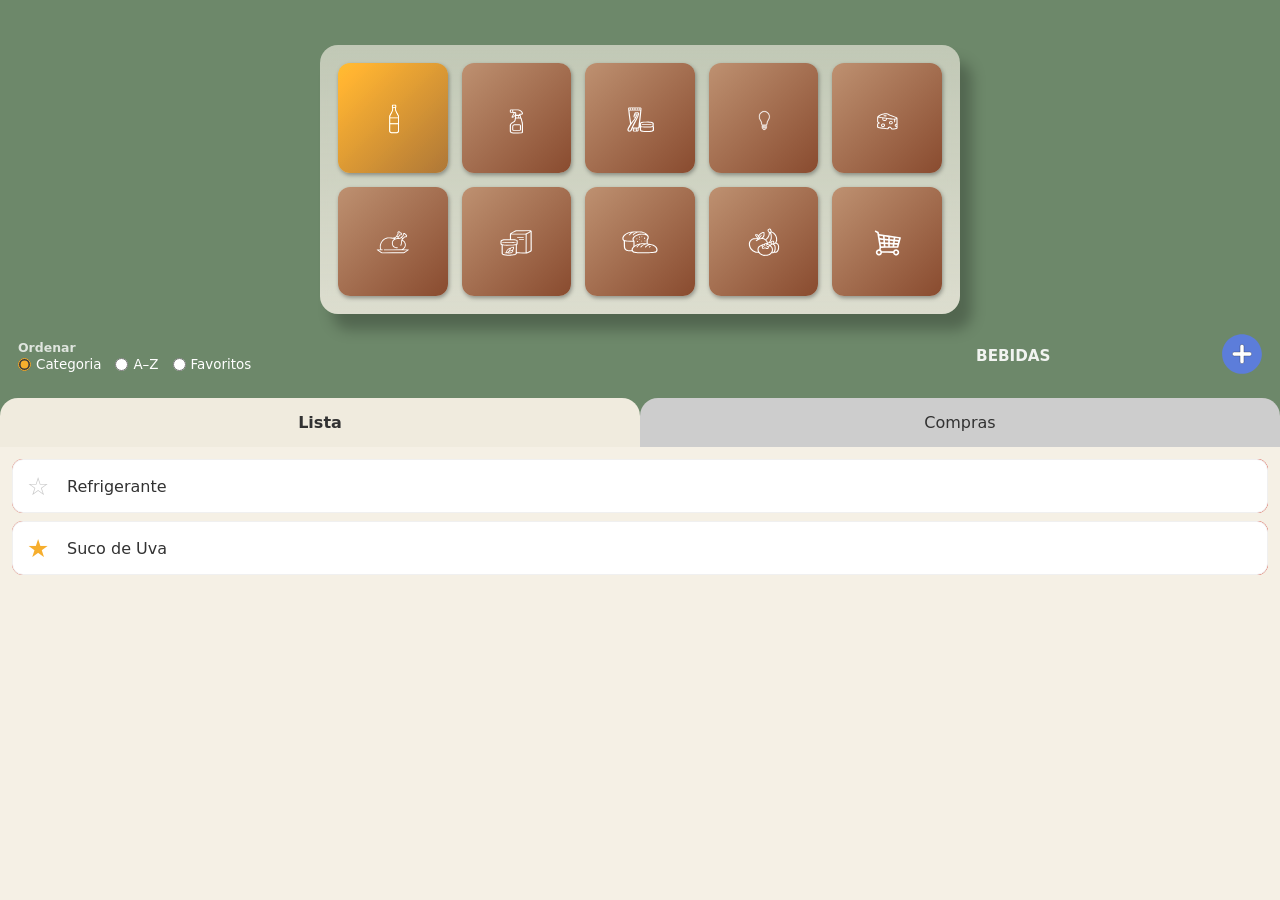
==== commit edd9a923: "(commit at (2026-07-18 16:53:49))" ====
--- a/index.html
+++ b/index.html
@@ -1,60 +1,141 @@
 <!doctype html>
-<html lang="en">
+<html lang="pt-BR">
   <head>
     <meta charset="UTF-8" />
-    <meta name="viewport" content="width=device-width, initial-scale=1.0, viewport-fit=cover" />
-    <meta name="theme-color" content="#0b0f19">
-    <meta name="apple-mobile-web-app-status-bar-style" content="black-translucent">
+    <meta
+      name="viewport"
+      content="width=device-width, initial-scale=1.0, viewport-fit=cover"
+    />
+    <meta name="theme-color" content="#6d886a" />
+    <meta
+      name="apple-mobile-web-app-status-bar-style"
+      content="black-translucent"
+    />
     <title>Gracie</title>
 
-    <link rel="stylesheet" href="css/variables.css" />
     <link rel="stylesheet" href="css/style.css" />
-
   </head>
 
-  <body background="img/bkd.png">
-    <div class="categories-container" id="categories-container">
+  <body>
+    <main class="app-shell">
+      <section
+        class="categories-container"
+        id="categories-container"
+        aria-label="Categorias"
+      ></section>
 
-    </div>
-    
-    <div class="opcoes">
-      <label><input type="checkbox" id="sort-toggle"> (A-Z)</label>
-      <h id="ctgTitle"></h>
-      <button id="btn-add" class="btn-add">
-        <img src="img/add.svg" />
-      </button>
-    </div>
+      <section class="options-bar">
+        <fieldset class="sort-options">
+          <legend>Ordenar</legend>
 
-    <div class="list-container" id="list-container">
-      <div class="panel" id="left-panel">
-        <div class="items-grid" id="left-items-grid">
-          <div class="empty-state">Clique em um ícone acima para ver os favoritos.</div>
+          <label>
+            <input
+              type="radio"
+              name="sort-mode"
+              value="category"
+              checked
+            />
+            Categoria
+          </label>
+
+          <label>
+            <input
+              type="radio"
+              name="sort-mode"
+              value="alphabetical"
+            />
+            A–Z
+          </label>
+
+          <label>
+            <input
+              type="radio"
+              name="sort-mode"
+              value="favorites"
+            />
+            Favoritos
+          </label>
+        </fieldset>
+
+        <h1 id="ctgTitle" class="category-title"></h1>
+
+        <button
+          id="btn-add"
+          class="icon-button add-button"
+          type="button"
+          aria-label="Adicionar item"
+        >
+          <img src="img/add2.svg" alt="" />
+        </button>
+      </section>
+
+      <section class="tab-container">
+        <nav class="tab-header" aria-label="Listas">
+          <button
+            class="tab-btn active"
+            type="button"
+            data-panel="left-panel"
+            aria-selected="true"
+          >
+            Lista
+          </button>
+
+          <button
+            class="tab-btn"
+            type="button"
+            data-panel="right-panel"
+            aria-selected="false"
+          >
+            Compras
+          </button>
+        </nav>
+
+        <div class="panel active" id="left-panel">
+          <div class="items-grid" id="left-items-grid"></div>
         </div>
-      </div>
-      <div class="divider" id="split-divider"></div>
-      <div class="panel" id="right-panel">
-        <div class="items-grid" id="right-items-grid"></div>
-      </div>
-    </div>
-    
+
+        <div class="panel" id="right-panel" hidden>
+          <div class="items-grid" id="right-items-grid"></div>
+        </div>
+      </section>
+    </main>
+
     <dialog id="item-modal">
-      <h3>Novo Item de Catálogo</h3>
+      <h2>Novo item</h2>
+
       <form id="add-item-form">
         <div class="form-group">
-          <label for="input-item-name">Nome do Item</label>
-          <input type="text" id="input-item-name" required placeholder="Ex: Queijo Prato, Açúcar">
+          <label for="input-item-name">Nome do item</label>
+          <input
+            type="text"
+            id="input-item-name"
+            required
+            autocomplete="off"
+            placeholder="Ex.: Queijo prato"
+          />
         </div>
+
         <div class="form-group">
-          <label for="select-category">Categoria do Sistema</label>
+          <label for="select-category">Categoria</label>
           <select id="select-category" required></select>
         </div>
+
         <div class="modal-actions">
-          <button type="button" id="btn-close-modal" class="btn-dialog cancel">Cancelar</button>
-          <button type="submit" class="btn-dialog save">Adicionar</button>
+          <button
+            type="button"
+            id="btn-close-modal"
+            class="dialog-button cancel"
+          >
+            Cancelar
+          </button>
+
+          <button type="submit" class="dialog-button save">
+            Adicionar
+          </button>
         </div>
       </form>
     </dialog>
+
     <script src="app.js"></script>
-
   </body>
 </html>
--- a/css/style.css
+++ b/css/style.css
@@ -1,181 +1,437 @@
-    * {
-        box-sizing: border-box;
-        margin: 0;
-        padding: 0;
-        -webkit-tap-highlight-color: transparent;
-        font-family: system-ui, -apple-system, sans-serif;
-    }
-    
-    html,
-    body {
-      background-color: #F5F0E5;
-      background-position: top center;
-      background-size: 100%;
-      background-repeat: no-repeat;
-      height: 100vh;
-      width: 100vw;
-      overflow: hidden;
-      display: flex;
-      flex-direction: column;
-      --divider-width: 10px; 
-    }
-
-    html::-webkit-scrollbar,
-    body::-webkit-scrollbar {
-      display: none;
-    }
-
-    .categories-container 
-    {
-      margin-top: 90px;
-      border: none;
-      width: 100vw;
-      padding: 10px;
-      align-content: center;
-      background-color: #7d8a7b; /*linear-gradient(55deg, #6C825B, #1A3327,#1A3327, #6C825B);*/
-      display: grid;
-      grid-template-columns: repeat(5, 1fr);
-    }
-    
-    .category-btn 
-    {  
-      border-radius: 16px;
-      border: none; 
-      margin: 10px;
-    }
-    
-    .category-btn.active 
-    { 
-      border-color: #475569; 
-      box-shadow: px 2px 14px rgba(250,250,250,1),
-      -4px -4px 14px rgba(250,250,250,1); ; 
-    }
-    
-    .category-btn img
-    {
-     
-      width: 52px;
-      fill: #ffffff;
-      border: none;
-      /*filter: 1px 1px 1px drop-shadow(rgba(0,0,0, 1));*/
-    }
-
-    .opcoes
-    {
-      display: grid;
-      grid-template-columns: repeat(3, 1fr);
-      align-items: center;
-      width: 100%;
-      background-color: #D4D7CD;
-      padding: 10px;
-      padding-inline: 20px;
-    }
-
-    label
-    {
-      display: flex;
-      align-items: center;
-    }
-
-    input[type="checkbox"] 
-    {
-      accent-color: #D77C4AFF;
-      width: 24px;   
-      height: 24px;  
-      cursor: pointer;
-      margin-right: 10px;
-    }
-
-    #ctgTitle
-    {
-      text-align: center;
-      font-size: medium;
-      color: gray;
-    }
-    
-    .btn-add
-    {
-      background-color: transparent;
-      border: none;
-      text-align: right;
-    }
-
-    .btn-add img
-    {
-      width: 40px;
-    }
-
-    
-    .categories-bar 
-    { 
-      display: block;
-      width: 100%;
-      background-image: url("img/btns.png");
-      height: 100px;
-      
-      display: grid; 
-      grid-template-columns: repeat(5, 72px);
-      gap: 12px; 
-      overflow-x: auto; 
-      padding-bottom: 5px; 
-    }
-  
-    .list-container 
-    { 
-      display: flex; 
-      flex: 1; 
-      position: relative; 
-      overflow: hidden; 
-    }
-
-    .items-grid 
-    { 
-      display: flex; 
-      flex-direction: column; 
-      gap: 8px; 
-      margin: 10px;
-    }
-
-    #left-panel 
-    { 
-      width: 50%; 
-      min-width: 0px; 
-    }
-
-    #right-panel 
-    { 
-      flex: 1; 
-      min-width: 0px; 
-    }
-
-    .item-card 
-    {
-      display: flex; 
-      align-items: center; 
-      padding: 14px;
-      border-radius: 10px; 
-      cursor: pointer; 
-      color: white;
-    }
-    
-    .item-left-content { display: flex; align-items: center; gap: 10px; width: 100%; overflow: hidden; text-overflow: ellipsis; white-space: nowrap; }
-    
-    /*
-    .favorite-star { color: #ffffff; font-size: 1.1rem; flex-shrink: 0; }
-    .empty-state { color: #999; font-style: italic; text-align: center; margin-top: 40px; }
-
-    dialog { border: none; border-radius: 12px; padding: 25px; width: 100%; max-width: 380px; box-shadow: 0 10px 25px rgba(0,0,0,0.15); }
-    dialog::backdrop { background: rgba(0, 0, 0, 0.4); backdrop-filter: blur(1px); }
-    dialog h3 { margin-top: 0; margin-bottom: 15px; color: #333; }
-    .form-group { margin-bottom: 15px; }
-    .form-group label { display: block; margin-bottom: 5px; font-weight: bold; font-size: 14px; color: #555; }
-    .form-group input, .form-group select { width: 100%; padding: 10px; border: 1px solid #cbd5e1; border-radius: 6px; box-sizing: border-box; }
-    .modal-actions { display: flex; justify-content: flex-end; gap: 10px; margin-top: 20px; }
-    .btn-dialog { padding: 10px 16px; font-weight: bold; border: none; border-radius: 6px; cursor: pointer; }
-    .btn-dialog.save { background: #2ecc71; color: white; }
-    .btn-dialog.cancel { background: #94a3b8; color: white; }
-
-*/
-    .divider { width: var(--divider-width); background: #96A594; cursor: col-resize; position: relative; transition: background 0.2s; z-index: 5; }
-    .divider::after { content: "⋮"; position: absolute; top: 50%; left: 50%; transform: translate(-50%, -50%); color: #ffffff; font-weight: 800; font-size: xx-large; }
-    +* {
+  box-sizing: border-box;
+  margin: 0;
+  padding: 0;
+  -webkit-tap-highlight-color: transparent;
+}
+
+:root {
+  --background: #6d886a;
+  --surface: #f5f0e5;
+  --surface-active: #f0ebde;
+  --tab-inactive: #cdcdcd;
+  --text: #323232;
+  --muted: #929292;
+  --selected-background: #ededed;
+  --selected-text: #a7a7a7;
+  --category-start: #be9171;
+  --category-end: #894b2f;
+  --category-active-start: #f6ae2d;
+  --category-active-end: #a16e33;
+  --favorite: #f6ae2d;
+  --favorite-off: #c9c9c9;
+}
+
+html,
+body {
+  width: 100%;
+  height: 100%;
+  overflow: hidden;
+}
+
+body {
+  background-color: var(--background);
+  background-image: url("img/bkgd.png");
+  background-position: top center;
+  background-repeat: no-repeat;
+  background-size: cover;
+  color: var(--text);
+  font-family: system-ui, -apple-system, BlinkMacSystemFont, "Segoe UI", sans-serif;
+}
+
+button,
+input,
+select {
+  font: inherit;
+}
+
+button {
+  touch-action: manipulation;
+}
+
+.app-shell {
+  display: flex;
+  flex-direction: column;
+  height: 100dvh;
+  padding-top: env(safe-area-inset-top, 0);
+}
+
+.categories-container {
+  display: grid;
+  grid-template-columns: repeat(5, minmax(0, 1fr));
+  gap: 14px;
+  width: min(90vw, 640px);
+  margin: 5vh auto 0;
+  padding: 18px;
+  border-radius: 18px;
+  background: linear-gradient(
+    0deg,
+    rgba(245, 240, 229, 0.82),
+    rgba(245, 240, 229, 0.62)
+  );
+  box-shadow: 12px 16px 14px rgba(0, 0, 0, 0.25);
+  backdrop-filter: blur(8px);
+}
+
+.category-btn {
+  display: grid;
+  place-items: center;
+  min-width: 0;
+  aspect-ratio: 1;
+  border: 0;
+  border-radius: 12px;
+  background: linear-gradient(
+    135deg,
+    var(--category-start),
+    var(--category-end)
+  );
+  box-shadow: 1px 2px 4px rgba(0, 0, 0, 0.35);
+  cursor: pointer;
+  transition:
+    transform 140ms ease,
+    filter 140ms ease;
+}
+
+.category-btn:active {
+  transform: scale(0.95);
+}
+
+.category-btn.active {
+  background: linear-gradient(
+    135deg,
+    var(--category-active-start),
+    var(--category-active-end)
+  );
+  filter: brightness(1.08);
+}
+
+.category-btn img {
+  width: min(44px, 72%);
+  height: min(44px, 72%);
+  object-fit: contain;
+}
+
+.options-bar {
+  display: grid;
+  grid-template-columns: minmax(0, 2fr) minmax(0, 1fr) auto;
+  align-items: center;
+  gap: 12px;
+  width: 100%;
+  min-height: 84px;
+  padding: 12px 18px;
+}
+
+.sort-options {
+  display: flex;
+  flex-wrap: wrap;
+  gap: 8px 14px;
+  min-width: 0;
+  border: 0;
+}
+
+.sort-options legend {
+  width: 100%;
+  margin-bottom: 2px;
+  color: rgba(255, 255, 255, 0.78);
+  font-size: 0.78rem;
+  font-weight: 700;
+}
+
+.sort-options label {
+  display: inline-flex;
+  align-items: center;
+  gap: 5px;
+  color: #ffffff;
+  font-size: 0.84rem;
+  cursor: pointer;
+}
+
+.sort-options input {
+  accent-color: var(--favorite);
+}
+
+.icon-button {
+  border: 0;
+  background: transparent;
+  cursor: pointer;
+}
+
+.category-title {
+  overflow: hidden;
+  color: rgba(255, 255, 255, 0.9);
+  font-size: 0.95rem;
+  font-weight: 650;
+  text-align: center;
+  text-overflow: ellipsis;
+  white-space: nowrap;
+}
+
+.add-button {
+  justify-self: end;
+}
+
+.add-button img {
+  width: 40px;
+  height: 40px;
+}
+
+.tab-container {
+  display: flex;
+  flex: 1;
+  min-height: 0;
+  flex-direction: column;
+  overflow: hidden;
+  background: var(--surface);
+}
+
+.tab-header {
+  display: flex;
+  flex: 0 0 auto;
+  background: var(--background);
+}
+
+.tab-btn {
+  flex: 1;
+  padding: 15px;
+  border: 0;
+  border-radius: 18px 18px 0 0;
+  background: var(--tab-inactive);
+  color: var(--text);
+  cursor: pointer;
+  transition: background-color 160ms ease;
+}
+
+.tab-btn.active {
+  background: var(--surface-active);
+  font-weight: 700;
+}
+
+.panel {
+  display: none;
+  flex: 1;
+  min-height: 0;
+  overflow-y: auto;
+  overscroll-behavior: contain;
+  -webkit-overflow-scrolling: touch;
+  scrollbar-width: none;
+}
+
+.panel::-webkit-scrollbar {
+  display: none;
+}
+
+.panel.active {
+  display: block;
+}
+
+.items-grid {
+  display: flex;
+  flex-direction: column;
+  gap: 8px;
+  min-height: 100%;
+  padding: 12px;
+}
+
+.swipe-row {
+  position: relative;
+  flex: 0 0 auto;
+  min-height: 52px;
+  border-radius: 11px;
+  background: #d92d20;
+  overflow: hidden;
+}
+
+.swipe-delete-button {
+  position: absolute;
+  inset: 0 0 0 auto;
+  display: grid;
+  place-items: center;
+  width: 92px;
+  border: 0;
+  background: #d92d20;
+  color: #ffffff;
+  font-weight: 750;
+  cursor: pointer;
+}
+
+.swipe-delete-button:active {
+  background: #b42318;
+}
+
+.swipe-content {
+  position: relative;
+  z-index: 1;
+  width: 100%;
+  background: var(--surface);
+  transform: translateX(0);
+  touch-action: pan-y;
+  will-change: transform;
+}
+
+.swipe-content.animating {
+  transition: transform 180ms ease-out;
+}
+
+.swipe-row .item-card {
+  width: 100%;
+}
+
+.item-card {
+  display: grid;
+  grid-template-columns: auto 1fr;
+  align-items: center;
+  min-height: 52px;
+  border: 1px solid rgba(0, 0, 0, 0.06);
+  border-radius: 11px;
+  background: #ffffff;
+  box-shadow: 0 1px 3px rgba(0, 0, 0, 0.08);
+  overflow: hidden;
+  transition:
+    background-color 160ms ease,
+    color 160ms ease,
+    opacity 160ms ease;
+}
+
+.item-card.selected {
+  background: var(--selected-background);
+  color: var(--selected-text);
+  box-shadow: none;
+  opacity: 0.72;
+}
+
+.favorite-button {
+  align-self: stretch;
+  display: grid;
+  place-items: center;
+  width: 50px;
+  border: 0;
+  background: transparent;
+  color: var(--favorite-off);
+  font-size: 1.55rem;
+  cursor: pointer;
+}
+
+.favorite-button.active {
+  color: var(--favorite);
+}
+
+.item-row-button {
+  display: flex;
+  align-items: center;
+  min-width: 0;
+  min-height: 52px;
+  padding: 13px 15px 13px 4px;
+  border: 0;
+  background: transparent;
+  color: inherit;
+  text-align: left;
+  cursor: pointer;
+}
+
+.item-card.no-favorite {
+  grid-template-columns: 1fr;
+}
+
+.item-card.no-favorite .item-row-button {
+  padding-left: 15px;
+}
+
+.item-name {
+  overflow: hidden;
+  text-overflow: ellipsis;
+  white-space: nowrap;
+}
+
+.empty-state {
+  margin-top: 36px;
+  padding: 14px;
+  color: var(--muted);
+  font-style: italic;
+  text-align: center;
+}
+
+dialog {
+  width: min(90vw, 380px);
+  margin: auto;
+  padding: 24px;
+  border: 0;
+  border-radius: 14px;
+  box-shadow: 0 12px 34px rgba(0, 0, 0, 0.28);
+}
+
+dialog::backdrop {
+  background: rgba(0, 0, 0, 0.45);
+  backdrop-filter: blur(2px);
+}
+
+dialog h2 {
+  margin-bottom: 18px;
+  font-size: 1.2rem;
+}
+
+.form-group {
+  margin-bottom: 16px;
+}
+
+.form-group label {
+  display: block;
+  margin-bottom: 6px;
+  color: #555555;
+  font-size: 0.9rem;
+  font-weight: 700;
+}
+
+.form-group input,
+.form-group select {
+  width: 100%;
+  padding: 11px;
+  border: 1px solid #cbd5e1;
+  border-radius: 7px;
+  background: #ffffff;
+}
+
+.modal-actions {
+  display: flex;
+  justify-content: flex-end;
+  gap: 10px;
+  margin-top: 22px;
+}
+
+.dialog-button {
+  padding: 10px 16px;
+  border: 0;
+  border-radius: 7px;
+  color: #ffffff;
+  font-weight: 700;
+  cursor: pointer;
+}
+
+.dialog-button.cancel {
+  background: #94a3b8;
+}
+
+.dialog-button.save {
+  background: #2ecc71;
+}
+
+@media (max-width: 520px) {
+  .options-bar {
+    grid-template-columns: 1fr auto;
+  }
+
+  .category-title {
+    display: none;
+  }
+}
+
+@media (max-height: 700px) {
+  .categories-container {
+    margin-top: 2vh;
+    padding: 12px;
+  }
+
+  .options-bar {
+    min-height: 72px;
+    padding-block: 8px;
+  }
+}
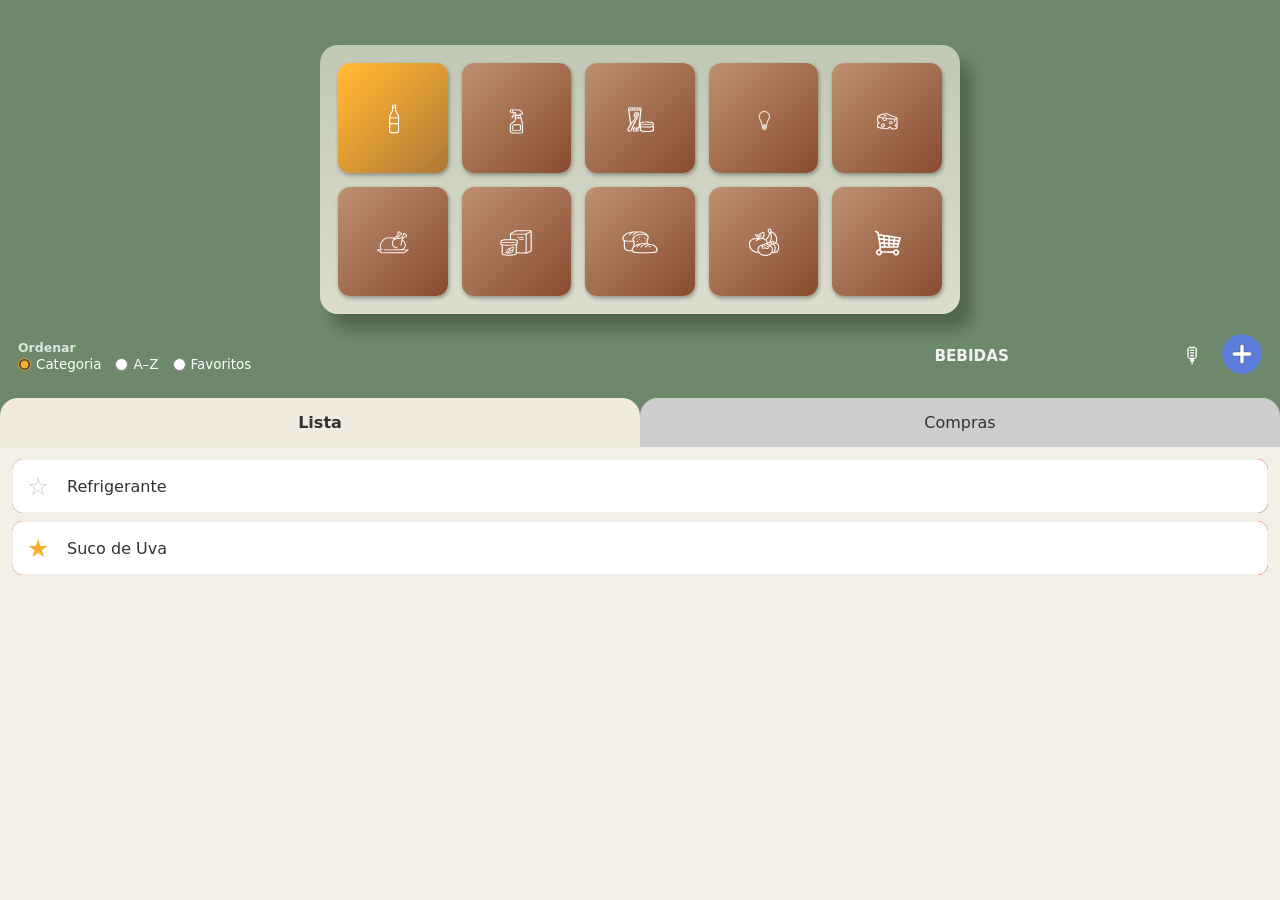
==== commit 1774d289: "(commit at (2026-07-18 17:30:51))" ====
--- a/index.html
+++ b/index.html
@@ -59,14 +59,26 @@
 
         <h1 id="ctgTitle" class="category-title"></h1>
 
-        <button
-          id="btn-add"
-          class="icon-button add-button"
-          type="button"
-          aria-label="Adicionar item"
-        >
-          <img src="img/add2.svg" alt="" />
-        </button>
+        <div class="options-actions">
+          <button
+            id="btn-voice"
+            class="icon-button voice-button"
+            type="button"
+            aria-label="Usar comando de voz"
+            title="Comando de voz"
+          >
+            <span aria-hidden="true">🎙</span>
+          </button>
+
+          <button
+            id="btn-add"
+            class="icon-button add-button"
+            type="button"
+            aria-label="Adicionar item"
+          >
+            <img src="img/add2.svg" alt="" />
+          </button>
+        </div>
       </section>
 
       <section class="tab-container">
@@ -99,6 +111,14 @@
         </div>
       </section>
     </main>
+
+    <div
+      id="voice-status"
+      class="voice-status"
+      role="status"
+      aria-live="polite"
+      hidden
+    ></div>
 
     <dialog id="item-modal">
       <h2>Novo item</h2>
--- a/css/style.css
+++ b/css/style.css
@@ -20,6 +20,8 @@
   --category-active-end: #a16e33;
   --favorite: #f6ae2d;
   --favorite-off: #c9c9c9;
+  --success: #3f7f4c;
+  --success-dark: #315f3a;
 }
 
 html,
@@ -166,8 +168,39 @@
   white-space: nowrap;
 }
 
-.add-button {
+.options-actions {
   justify-self: end;
+  display: flex;
+  align-items: center;
+  gap: 8px;
+}
+
+.voice-button {
+  display: grid;
+  place-items: center;
+  width: 42px;
+  height: 42px;
+  border-radius: 50%;
+  color: #ffffff;
+  font-size: 1.35rem;
+  line-height: 1;
+}
+
+.voice-button.listening {
+  background: rgba(255, 255, 255, 0.22);
+  box-shadow: 0 0 0 4px rgba(255, 255, 255, 0.13);
+  animation: voice-pulse 1.1s ease-in-out infinite;
+}
+
+.voice-button:disabled {
+  opacity: 0.4;
+  cursor: default;
+}
+
+@keyframes voice-pulse {
+  50% {
+    transform: scale(1.08);
+  }
 }
 
 .add-button img {
@@ -256,6 +289,27 @@
 
 .swipe-delete-button:active {
   background: #b42318;
+}
+
+.swipe-complete-row {
+  background: var(--success);
+}
+
+.swipe-complete-background {
+  position: absolute;
+  inset: 0;
+  display: flex;
+  align-items: center;
+  justify-content: flex-end;
+  padding-right: 22px;
+  background: var(--success);
+  color: #ffffff;
+  font-weight: 750;
+  letter-spacing: 0.01em;
+}
+
+.swipe-complete-row.completing .swipe-content {
+  transition: transform 180ms ease-in;
 }
 
 .swipe-content {
@@ -435,3 +489,29 @@
     padding-block: 8px;
   }
 }
+
+
+.voice-status {
+  position: fixed;
+  z-index: 30;
+  left: 50%;
+  bottom: calc(24px + env(safe-area-inset-bottom, 0px));
+  width: min(calc(100vw - 32px), 430px);
+  padding: 12px 16px;
+  border-radius: 14px;
+  background: rgba(32, 32, 32, 0.92);
+  color: #ffffff;
+  box-shadow: 0 8px 24px rgba(0, 0, 0, 0.28);
+  font-size: 0.92rem;
+  text-align: center;
+  transform: translateX(-50%);
+  backdrop-filter: blur(8px);
+}
+
+.voice-status.success {
+  background: rgba(49, 95, 58, 0.95);
+}
+
+.voice-status.error {
+  background: rgba(145, 35, 28, 0.95);
+}
